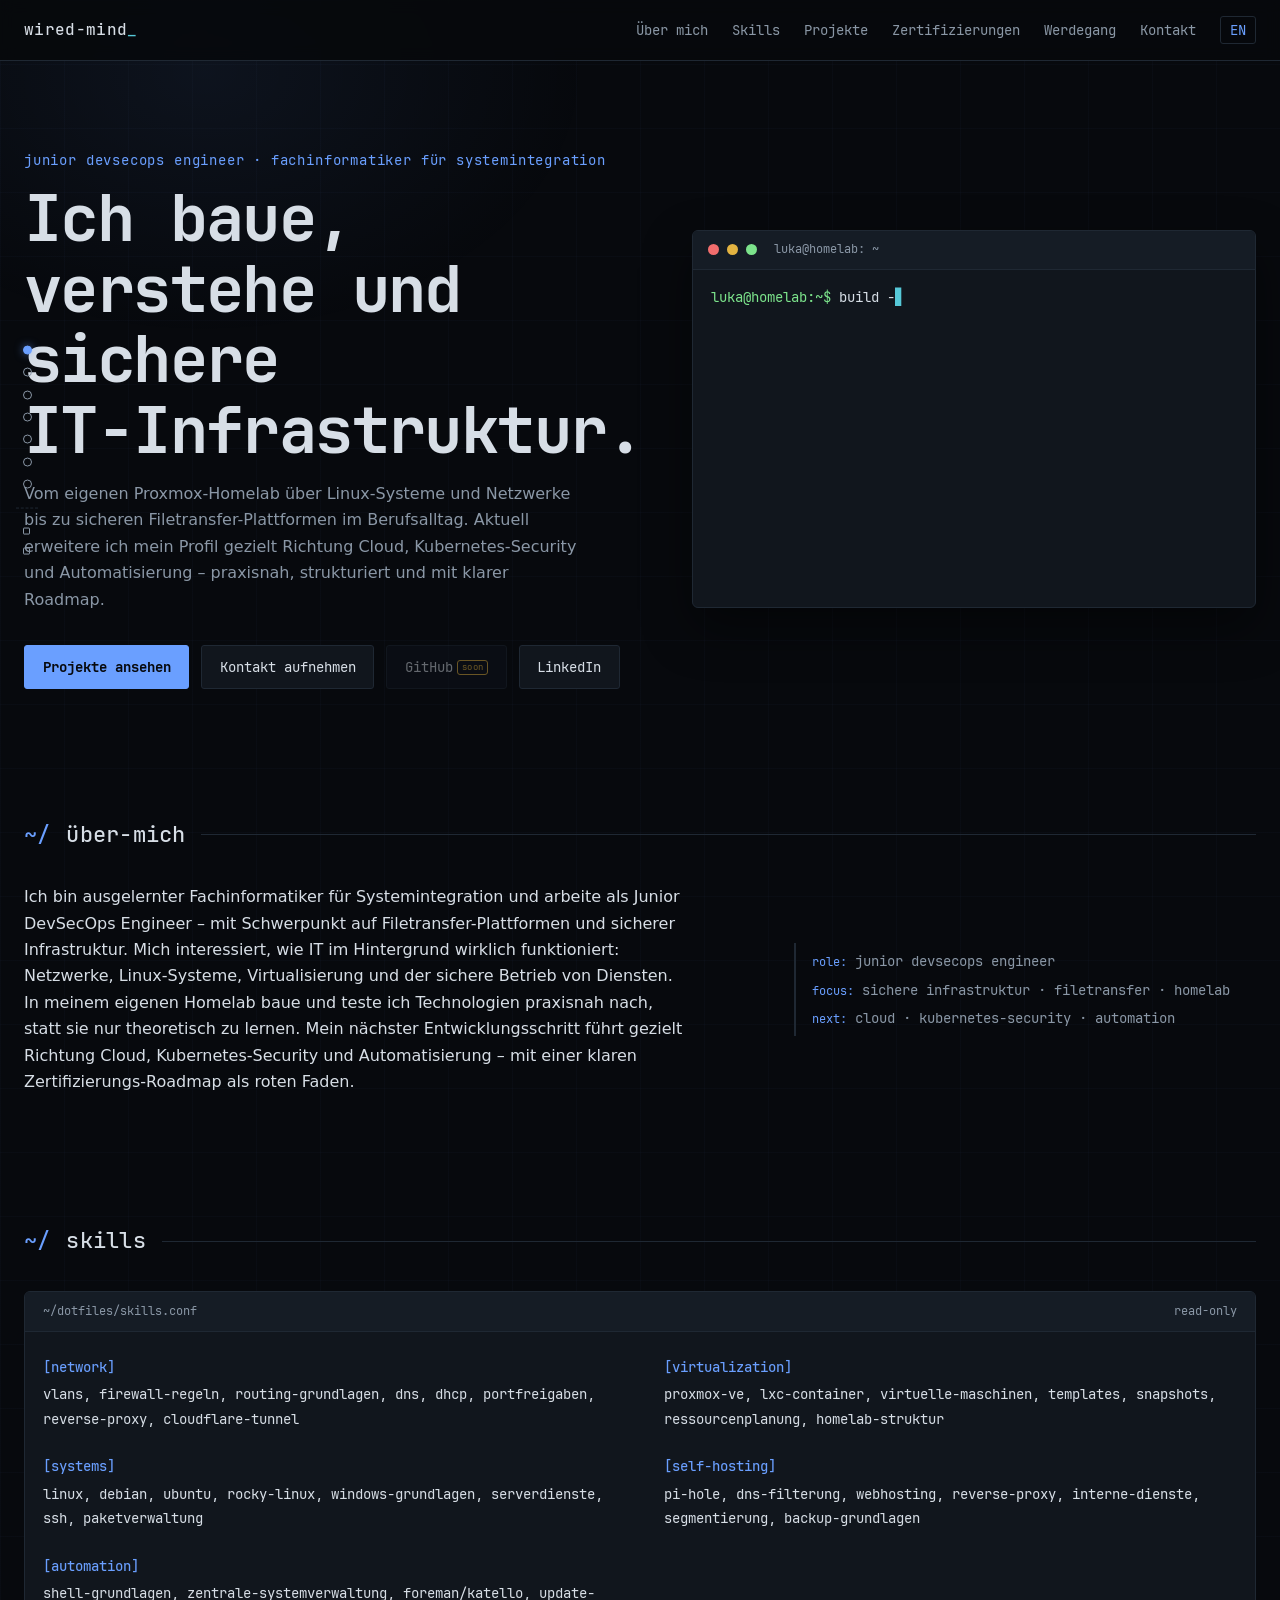
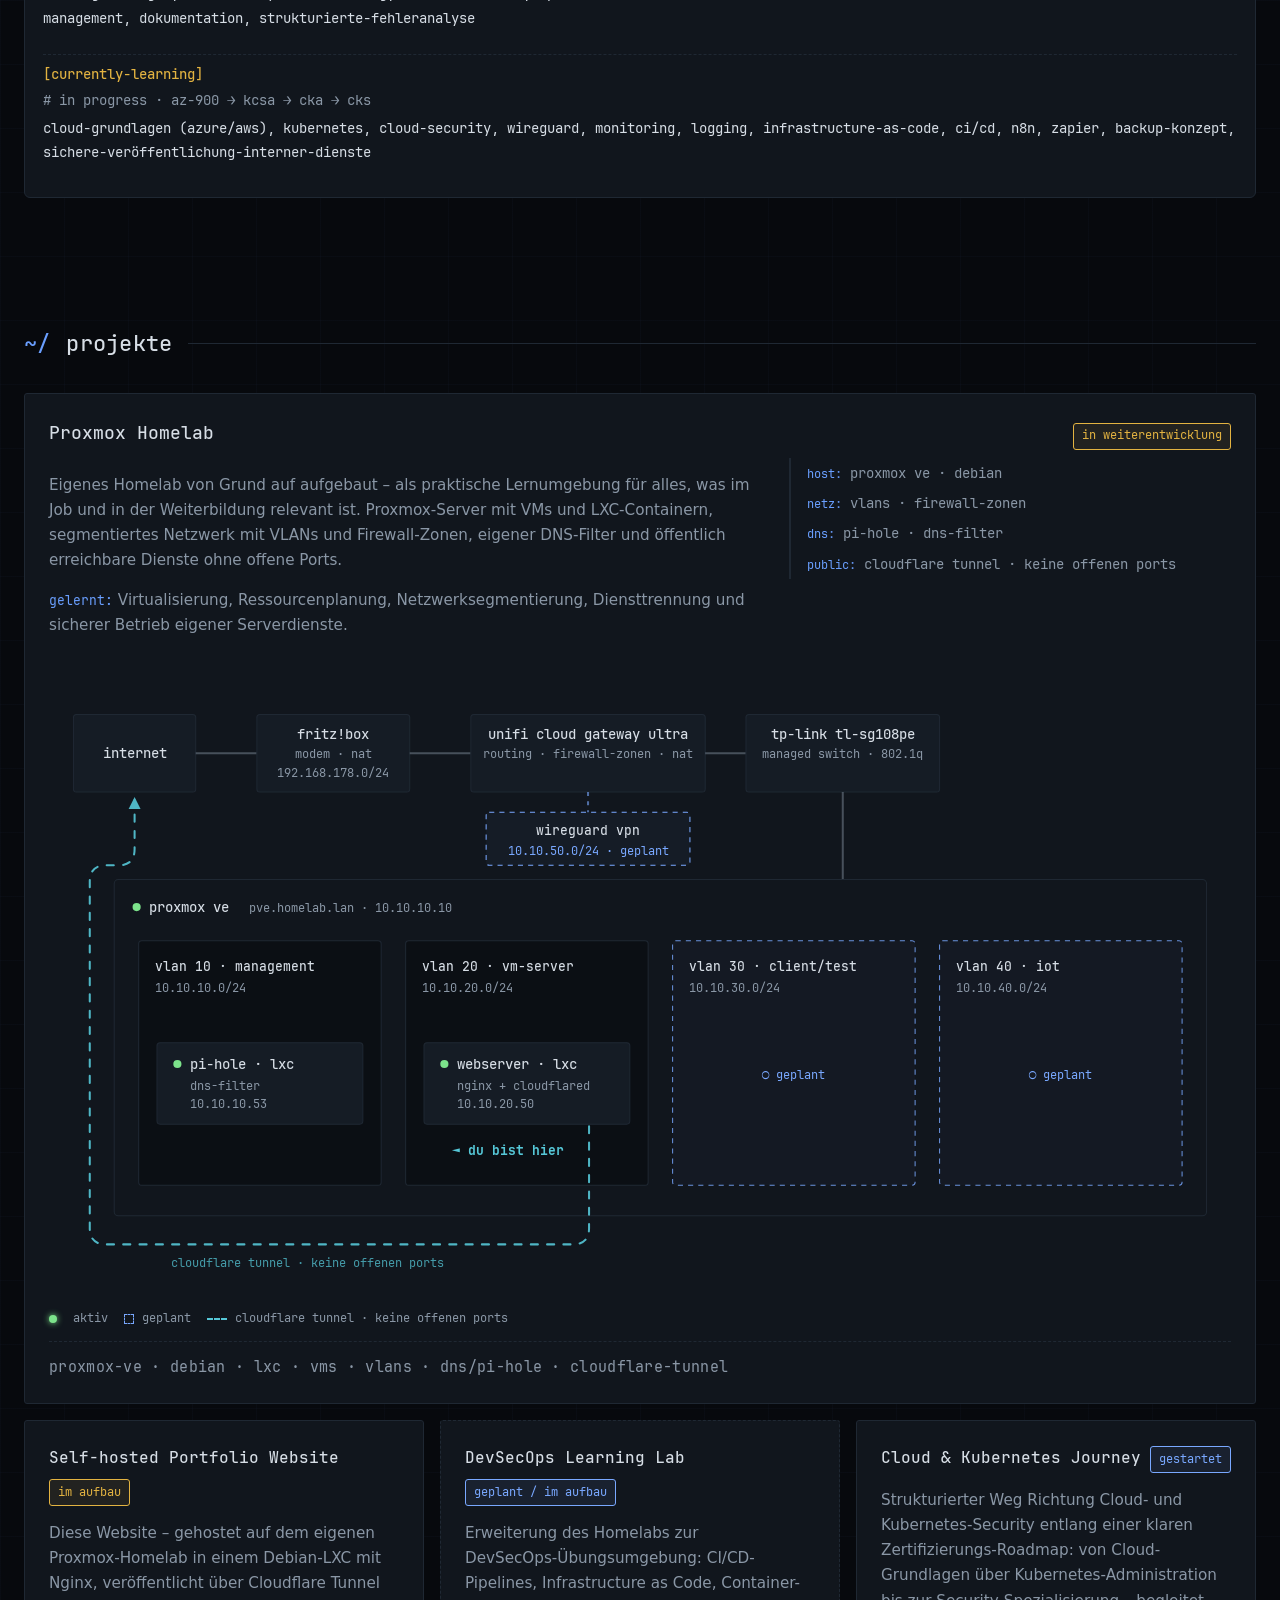
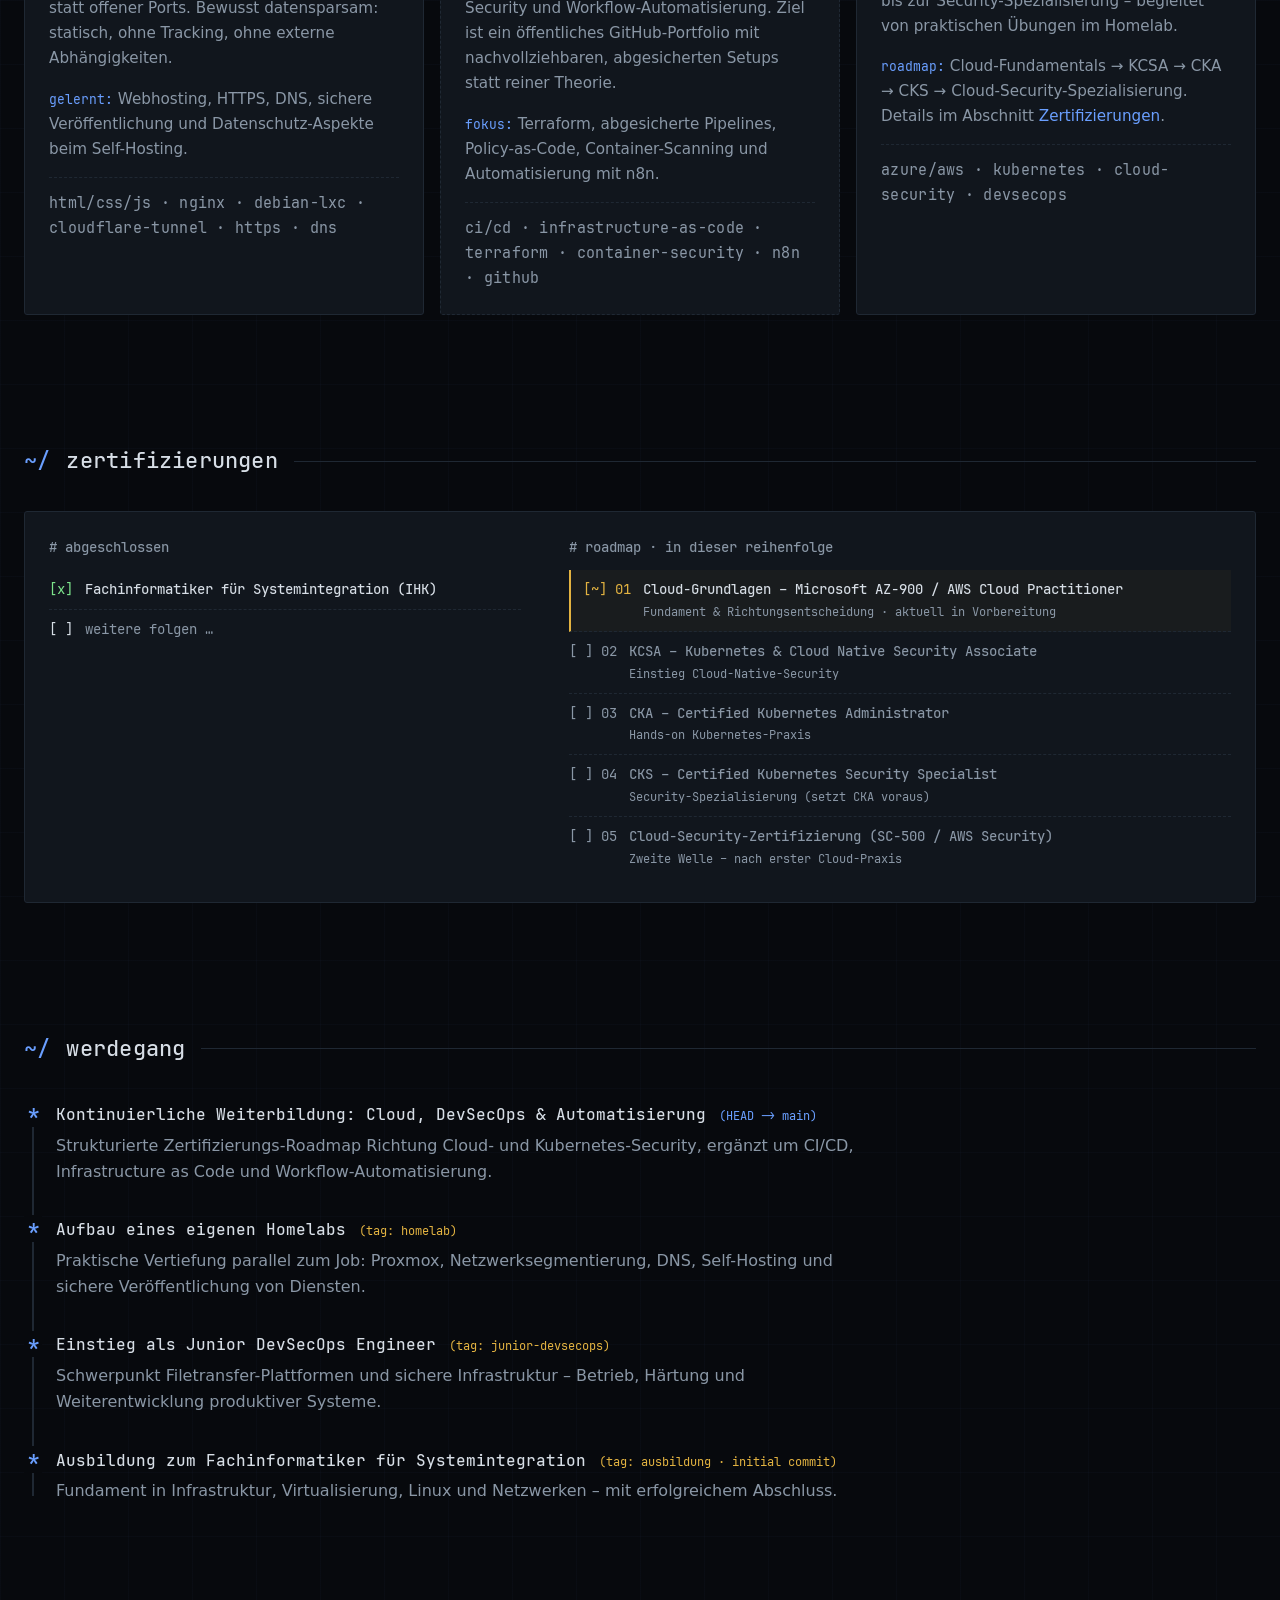
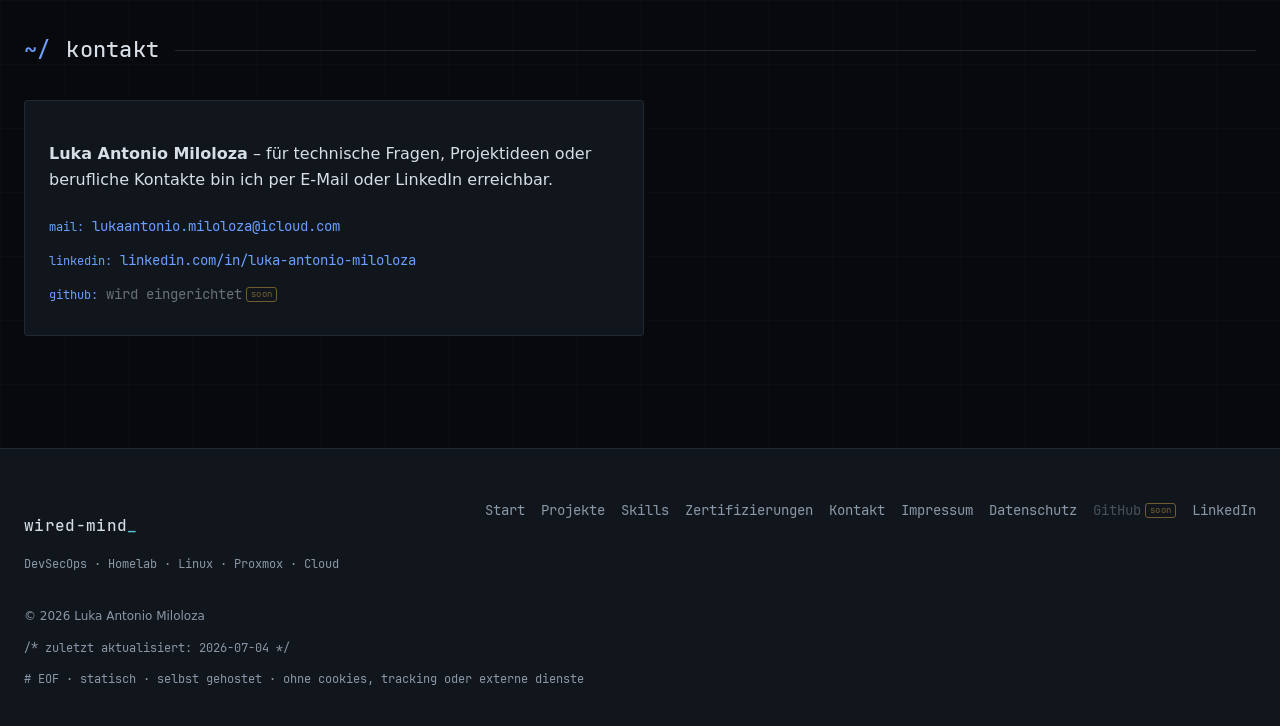
==== index.html @ 1ea97896 "new file:   .gitignore 	new file:   .well-known/security.txt 	new file:   404.html 	new file:   READ" ====
<!DOCTYPE html>
<html lang="de">
<head>
  <meta charset="UTF-8">
  <meta name="viewport" content="width=device-width, initial-scale=1.0">
  <title>wired-mind · DevSecOps, Homelab &amp; moderne Infrastruktur</title>
  <meta name="description" content="Portfolio von Luka Antonio Miloloza – Junior DevSecOps Engineer und Fachinformatiker für Systemintegration. Homelab, Proxmox, Linux, Cloud und Automatisierung.">
  <meta property="og:title" content="wired-mind · DevSecOps, Homelab &amp; moderne Infrastruktur">
  <meta property="og:description" content="Junior DevSecOps Engineer. Ich baue, verstehe und dokumentiere IT-Infrastruktur – vom Proxmox-Homelab bis zu Cloud, Security und Automatisierung.">
  <meta property="og:type" content="website">
  <meta property="og:url" content="https://www.wired-mind.net/">
  <meta property="og:locale" content="de_DE">
  <meta property="og:image" content="https://www.wired-mind.net/assets/img/og-image.png">
  <meta property="og:image:width" content="1200">
  <meta property="og:image:height" content="630">
  <link rel="canonical" href="https://www.wired-mind.net/">
  <link rel="alternate" hreflang="de" href="https://www.wired-mind.net/">
  <link rel="alternate" hreflang="en" href="https://www.wired-mind.net/en/">
  <link rel="alternate" hreflang="x-default" href="https://www.wired-mind.net/">
  <link rel="icon" type="image/svg+xml" href="assets/favicon.svg">
  <link rel="alternate icon" type="image/x-icon" href="favicon.ico">
  <link rel="stylesheet" href="assets/css/style.css">
</head>
<body>
  <a class="skip-link" href="#start">Zum Inhalt springen</a>

  <header class="site-header">
    <nav class="nav container" aria-label="Hauptnavigation">
      <a class="brand" href="#start">wired-mind<span class="brand-cursor">_</span></a>
      <button class="nav-toggle" aria-expanded="false" aria-controls="nav-menu">
        <span class="sr-only">Menü umschalten</span>
        <span class="nav-toggle-bar"></span>
        <span class="nav-toggle-bar"></span>
        <span class="nav-toggle-bar"></span>
      </button>
      <ul class="nav-menu" id="nav-menu">
        <li><a href="#ueber-mich">Über mich</a></li>
        <li><a href="#skills">Skills</a></li>
        <li><a href="#projekte">Projekte</a></li>
        <li><a href="#zertifizierungen">Zertifizierungen</a></li>
        <li><a href="#werdegang">Werdegang</a></li>
        <li><a href="#kontakt">Kontakt</a></li>
        <li class="nav-legal"><a href="impressum.html">Impressum</a></li>
        <li class="nav-legal"><a href="datenschutz.html">Datenschutz</a></li>
        <li class="nav-lang"><a href="en/index.html" lang="en" hreflang="en" title="Switch to English">EN</a></li>
      </ul>
    </nav>
  </header>

  <!-- Sektions-Indikator: nur Desktop (>1100px), aktiver Punkt via Scroll-Spy -->
  <nav class="toc-rail" aria-label="Sektionsübersicht">
    <ul>
      <li><a href="#start" aria-label="Zum Anfang"><span class="toc-dot"></span><span class="toc-label">~/start</span></a></li>
      <li><a href="#ueber-mich" aria-label="Über mich"><span class="toc-dot"></span><span class="toc-label">~/über-mich</span></a></li>
      <li><a href="#skills" aria-label="Skills"><span class="toc-dot"></span><span class="toc-label">~/skills</span></a></li>
      <li><a href="#projekte" aria-label="Projekte"><span class="toc-dot"></span><span class="toc-label">~/projekte</span></a></li>
      <li><a href="#zertifizierungen" aria-label="Zertifizierungen"><span class="toc-dot"></span><span class="toc-label">~/zertifizierungen</span></a></li>
      <li><a href="#werdegang" aria-label="Werdegang"><span class="toc-dot"></span><span class="toc-label">~/werdegang</span></a></li>
      <li><a href="#kontakt" aria-label="Kontakt"><span class="toc-dot"></span><span class="toc-label">~/kontakt</span></a></li>
    </ul>
    <ul class="toc-legal">
      <li><a href="impressum.html" aria-label="Impressum"><span class="toc-dot"></span><span class="toc-label">~/impressum</span></a></li>
      <li><a href="datenschutz.html" aria-label="Datenschutz"><span class="toc-dot"></span><span class="toc-label">~/datenschutz</span></a></li>
    </ul>
  </nav>

  <main id="start">

    <!-- ===================== HERO ===================== -->
    <section class="hero container">
      <div class="hero-text">
        <p class="eyebrow">Junior DevSecOps Engineer · Fachinformatiker für Systemintegration</p>
        <h1>Ich baue, verstehe und sichere IT&#8209;Infrastruktur.</h1>
        <p class="hero-sub">
          Vom eigenen Proxmox-Homelab über Linux-Systeme und Netzwerke bis zu sicheren
          Filetransfer-Plattformen im Berufsalltag. Aktuell erweitere ich mein Profil
          gezielt Richtung Cloud, Kubernetes-Security und Automatisierung – praxisnah,
          strukturiert und mit klarer Roadmap.
        </p>
        <div class="hero-actions">
          <a class="btn btn-primary" href="#projekte">Projekte ansehen</a>
          <a class="btn" href="#kontakt">Kontakt aufnehmen</a>
          <!-- TODO: GitHub-Link einsetzen (Konto wird noch eingerichtet) -->
          <span class="btn is-coming-soon" aria-disabled="true" title="GitHub-Profil folgt in Kürze">GitHub<span class="soon-tag">soon</span></span>
          <a class="btn" href="https://de.linkedin.com/in/luka-antonio-miloloza-97ba49266" rel="noopener noreferrer">LinkedIn</a>
        </div>
      </div>

      <div class="terminal" aria-hidden="true">
        <div class="terminal-bar">
          <span class="dot dot-r"></span><span class="dot dot-y"></span><span class="dot dot-g"></span>
          <span class="terminal-title">luka@homelab: ~</span>
        </div>
        <div class="terminal-body">
          <p class="term-line"><span class="prompt">luka@homelab:~$</span> <span id="typed-cmd"></span><span class="cursor" id="term-cursor">▊</span></p>
          <div class="term-output" id="term-output">
            <p class="term-comment"># infrastructure status</p>
            <table class="status-table">
              <tr><td><span class="led led-ok"></span>pve</td><td>proxmox ve</td><td class="ok">running</td></tr>
              <tr><td><span class="led led-ok"></span>pihole</td><td>dns / filter</td><td class="ok">running</td></tr>
              <tr><td><span class="led led-ok"></span>vlan-seg</td><td>network zones</td><td class="ok">active</td></tr>
              <tr><td><span class="led led-ok"></span>webserver</td><td>nginx / tunnel</td><td class="ok">public</td></tr>
              <tr><td><span class="led led-warn"></span>cloud</td><td>az-900 → cks</td><td class="warn">learning</td></tr>
              <tr><td><span class="led led-warn"></span>automation</td><td>ci/cd · iac</td><td class="warn">learning</td></tr>
            </table>
            <p class="term-comment">uptime: learning &nbsp;·&nbsp; stack: devsecops / proxmox / linux</p>
          </div>
        </div>
      </div>
    </section>

    <!-- ===================== ÜBER MICH ===================== -->
    <section class="section container" id="ueber-mich">
      <h2><span class="path">~/</span>über-mich</h2>
      <div class="about-grid">
        <p class="about-text">
          Ich bin ausgelernter Fachinformatiker für Systemintegration und arbeite als
          Junior DevSecOps Engineer – mit Schwerpunkt auf Filetransfer-Plattformen und
          sicherer Infrastruktur. Mich interessiert, wie IT im Hintergrund wirklich
          funktioniert: Netzwerke, Linux-Systeme, Virtualisierung und der sichere
          Betrieb von Diensten. In meinem eigenen Homelab baue und teste ich
          Technologien praxisnah nach, statt sie nur theoretisch zu lernen. Mein
          nächster Entwicklungsschritt führt gezielt Richtung Cloud, Kubernetes-Security
          und Automatisierung – mit einer klaren Zertifizierungs-Roadmap als roten Faden.
        </p>
        <div class="about-meta">
          <p><span class="meta-key">role:</span> junior devsecops engineer</p>
          <p><span class="meta-key">focus:</span> sichere infrastruktur · filetransfer · homelab</p>
          <p><span class="meta-key">next:</span> cloud · kubernetes-security · automation</p>
        </div>
      </div>
    </section>

    <!-- ===================== SKILLS ===================== -->
    <section class="section container" id="skills">
      <h2><span class="path">~/</span>skills</h2>
      <div class="conf-window">
        <div class="conf-bar">
          <span class="conf-file">~/dotfiles/skills.conf</span>
          <span class="conf-meta">read-only</span>
        </div>
        <div class="conf-body">

          <section class="conf-group">
            <h3 class="conf-key">[network]</h3>
            <p class="conf-values">vlans, firewall-regeln, routing-grundlagen, dns, dhcp, portfreigaben, reverse-proxy, cloudflare-tunnel</p>
          </section>

          <section class="conf-group">
            <h3 class="conf-key">[virtualization]</h3>
            <p class="conf-values">proxmox-ve, lxc-container, virtuelle-maschinen, templates, snapshots, ressourcenplanung, homelab-struktur</p>
          </section>

          <section class="conf-group">
            <h3 class="conf-key">[systems]</h3>
            <p class="conf-values">linux, debian, ubuntu, rocky-linux, windows-grundlagen, serverdienste, ssh, paketverwaltung</p>
          </section>

          <section class="conf-group">
            <h3 class="conf-key">[self-hosting]</h3>
            <p class="conf-values">pi-hole, dns-filterung, webhosting, reverse-proxy, interne-dienste, segmentierung, backup-grundlagen</p>
          </section>

          <section class="conf-group">
            <h3 class="conf-key">[automation]</h3>
            <p class="conf-values">shell-grundlagen, zentrale-systemverwaltung, foreman/katello, update-management, dokumentation, strukturierte-fehleranalyse</p>
          </section>

          <section class="conf-group conf-learning">
            <h3 class="conf-key">[currently-learning]</h3>
            <p class="conf-comment"># in progress · az-900 → kcsa → cka → cks</p>
            <p class="conf-values">cloud-grundlagen (azure/aws), kubernetes, cloud-security, wireguard, monitoring, logging, infrastructure-as-code, ci/cd, n8n, zapier, backup-konzept, sichere-veröffentlichung-interner-dienste</p>
          </section>

        </div>
      </div>
    </section>

    <!-- ===================== PROJEKTE ===================== -->
    <section class="section container" id="projekte">
      <h2><span class="path">~/</span>projekte</h2>

      <article class="project project-featured">
        <div class="project-head">
          <h3 class="project-title">Proxmox Homelab</h3>
          <span class="badge badge-progress">in weiterentwicklung</span>
        </div>
        <div class="project-featured-grid">
          <div>
            <p>
              Eigenes Homelab von Grund auf aufgebaut – als praktische Lernumgebung für
              alles, was im Job und in der Weiterbildung relevant ist. Proxmox-Server mit
              VMs und LXC-Containern, segmentiertes Netzwerk mit VLANs und Firewall-Zonen,
              eigener DNS-Filter und öffentlich erreichbare Dienste ohne offene Ports.
            </p>
            <p class="learned"><span class="meta-key">gelernt:</span> Virtualisierung, Ressourcenplanung, Netzwerksegmentierung, Diensttrennung und sicherer Betrieb eigener Serverdienste.</p>
          </div>
          <ul class="project-facts">
            <li><span class="meta-key">host:</span> proxmox ve · debian</li>
            <li><span class="meta-key">netz:</span> vlans · firewall-zonen</li>
            <li><span class="meta-key">dns:</span> pi-hole · dns-filter</li>
            <li><span class="meta-key">public:</span> cloudflare tunnel · keine offenen ports</li>
          </ul>
        </div>

        <!-- Topologie: echte Homelab-Architektur, Zustandsfarben wie bei den Badges -->
        <figure class="topology">
          <svg class="topo topo-desktop" viewBox="0 0 1160 600" aria-hidden="true" focusable="false">
            <defs>
              <marker id="tpa-d" viewBox="0 0 8 8" refX="6" refY="4" markerWidth="6" markerHeight="6" orient="auto">
                <path class="tp-arrow" d="M 0 0 L 8 4 L 0 8 Z"/>
              </marker>
            </defs>

            <!-- Uplink-Kette: streng linear -->
            <g class="tp-fade">
              <rect class="tp-node" x="24" y="28" width="120" height="76" rx="3"/>
              <text class="tp-title" x="84" y="71" text-anchor="middle">internet</text>
            </g>
            <path class="tp-link" d="M 144 66 H 204" pathLength="1"/>
            <g class="tp-fade">
              <rect class="tp-node" x="204" y="28" width="150" height="76" rx="3"/>
              <text class="tp-title" x="279" y="52" text-anchor="middle">fritz!box</text>
              <text class="tp-sub" x="279" y="71" text-anchor="middle">modem · nat</text>
              <text class="tp-sub" x="279" y="89" text-anchor="middle">192.168.178.0/24</text>
            </g>
            <path class="tp-link" d="M 354 66 H 414" pathLength="1"/>
            <g class="tp-fade">
              <rect class="tp-node" x="414" y="28" width="230" height="76" rx="3"/>
              <text class="tp-title" x="529" y="52" text-anchor="middle">unifi cloud gateway ultra</text>
              <text class="tp-sub" x="529" y="71" text-anchor="middle">routing · firewall-zonen · nat</text>
            </g>
            <path class="tp-link" d="M 644 66 H 684" pathLength="1"/>
            <g class="tp-fade">
              <rect class="tp-node" x="684" y="28" width="190" height="76" rx="3"/>
              <text class="tp-title" x="779" y="52" text-anchor="middle">tp-link tl-sg108pe</text>
              <text class="tp-sub" x="779" y="71" text-anchor="middle">managed switch · 802.1q</text>
            </g>
            <path class="tp-link" d="M 779 104 V 190" pathLength="1"/>

            <!-- Geplant: WireGuard VPN am Gateway -->
            <g class="tp-fade">
              <path class="tp-link-plan" d="M 529 104 V 124"/>
              <rect class="tp-node-plan" x="429" y="124" width="200" height="52" rx="3"/>
              <text class="tp-zone-title" x="529" y="146" text-anchor="middle">wireguard vpn</text>
              <text class="tp-plan-label" x="529" y="166" text-anchor="middle">10.10.50.0/24 · geplant</text>
            </g>

            <!-- Proxmox-Host mit VLAN-Zonen -->
            <g class="tp-fade">
              <rect class="tp-host" x="64" y="190" width="1072" height="330" rx="4"/>
              <circle class="tp-led-ok" cx="86" cy="217" r="4"/>
              <text class="tp-title" x="98" y="222">proxmox ve</text>
              <text class="tp-sub" x="196" y="222">pve.homelab.lan · 10.10.10.10</text>
            </g>
            <g class="tp-fade">
              <rect class="tp-zone" x="88" y="250" width="238" height="240" rx="3"/>
              <text class="tp-zone-title" x="104" y="280">vlan 10 · management</text>
              <text class="tp-sub" x="104" y="300">10.10.10.0/24</text>
              <rect class="tp-node" x="106" y="350" width="202" height="80" rx="3"/>
              <circle class="tp-led-ok" cx="126" cy="371" r="4"/>
              <text class="tp-title" x="138" y="376">pi-hole · lxc</text>
              <text class="tp-sub" x="138" y="396">dns-filter</text>
              <text class="tp-sub" x="138" y="414">10.10.10.53</text>
            </g>
            <g class="tp-fade">
              <rect class="tp-zone" x="350" y="250" width="238" height="240" rx="3"/>
              <text class="tp-zone-title" x="366" y="280">vlan 20 · vm-server</text>
              <text class="tp-sub" x="366" y="300">10.10.20.0/24</text>
              <rect class="tp-node" x="368" y="350" width="202" height="80" rx="3"/>
              <circle class="tp-led-ok" cx="388" cy="371" r="4"/>
              <text class="tp-title" x="400" y="376">webserver · lxc</text>
              <text class="tp-sub" x="400" y="396">nginx + cloudflared</text>
              <text class="tp-sub" x="400" y="414">10.10.20.50</text>
            </g>
            <g class="tp-fade">
              <rect class="tp-zone tp-zone-plan" x="612" y="250" width="238" height="240" rx="3"/>
              <text class="tp-zone-title" x="628" y="280">vlan 30 · client/test</text>
              <text class="tp-sub" x="628" y="300">10.10.30.0/24</text>
              <text class="tp-plan-label" x="731" y="386" text-anchor="middle">○ geplant</text>
            </g>
            <g class="tp-fade">
              <rect class="tp-zone tp-zone-plan" x="874" y="250" width="238" height="240" rx="3"/>
              <text class="tp-zone-title" x="890" y="280">vlan 40 · iot</text>
              <text class="tp-sub" x="890" y="300">10.10.40.0/24</text>
              <text class="tp-plan-label" x="993" y="386" text-anchor="middle">○ geplant</text>
            </g>

            <!-- Cloudflare Tunnel: ausgehend vom webserver-lxc aufgebaut,
                 Pfeil zeigt die Verbindungsrichtung nach draußen -->
            <path class="tp-tunnel" marker-end="url(#tpa-d)" d="M 530 432 V 532 Q 530 548 514 548 H 56 Q 40 548 40 532 V 192 Q 40 176 56 176 H 68 Q 84 176 84 160 V 112"/>
            <text class="tp-sub tp-tunnel-label tp-fade" x="254" y="570" text-anchor="middle">cloudflare tunnel · keine offenen ports</text>
            <text class="tp-you tp-fade" x="450" y="460" text-anchor="middle">◄ du bist hier</text>
          </svg>

          <!-- Vereinfachte vertikale Variante für schmale Screens -->
          <svg class="topo topo-mobile" viewBox="0 0 360 700" aria-hidden="true" focusable="false">
            <defs>
              <marker id="tpa-m" viewBox="0 0 8 8" refX="6" refY="4" markerWidth="6" markerHeight="6" orient="auto">
                <path class="tp-arrow" d="M 0 0 L 8 4 L 0 8 Z"/>
              </marker>
            </defs>
            <g class="tp-fade">
              <rect class="tp-node" x="40" y="16" width="280" height="52" rx="3"/>
              <text class="tp-title" x="180" y="47" text-anchor="middle">internet</text>
            </g>
            <path class="tp-link" d="M 180 68 V 96" pathLength="1"/>
            <g class="tp-fade">
              <rect class="tp-node" x="40" y="96" width="280" height="52" rx="3"/>
              <text class="tp-title" x="180" y="118" text-anchor="middle">fritz!box</text>
              <text class="tp-sub" x="180" y="137" text-anchor="middle">modem · nat · 192.168.178.0/24</text>
            </g>
            <path class="tp-link" d="M 180 148 V 176" pathLength="1"/>
            <g class="tp-fade">
              <rect class="tp-node" x="40" y="176" width="280" height="52" rx="3"/>
              <text class="tp-title" x="180" y="198" text-anchor="middle">unifi cloud gateway ultra</text>
              <text class="tp-sub" x="180" y="217" text-anchor="middle">routing · firewall-zonen · nat</text>
            </g>
            <path class="tp-link" d="M 180 228 V 256" pathLength="1"/>
            <g class="tp-fade">
              <rect class="tp-node" x="40" y="256" width="280" height="52" rx="3"/>
              <text class="tp-title" x="180" y="278" text-anchor="middle">tp-link tl-sg108pe</text>
              <text class="tp-sub" x="180" y="297" text-anchor="middle">managed switch · 802.1q</text>
            </g>
            <path class="tp-link" d="M 180 308 V 336" pathLength="1"/>
            <g class="tp-fade">
              <rect class="tp-host" x="24" y="336" width="312" height="340" rx="4"/>
              <circle class="tp-led-ok" cx="46" cy="363" r="4"/>
              <text class="tp-title" x="58" y="368">proxmox ve</text>
              <text class="tp-sub" x="156" y="368">10.10.10.10</text>
            </g>
            <g class="tp-fade">
              <rect class="tp-zone" x="44" y="384" width="272" height="56" rx="3"/>
              <text class="tp-zone-title" x="60" y="407">vlan 10 · management</text>
              <text class="tp-sub" x="60" y="426">pi-hole · dns-filter</text>
              <circle class="tp-led-ok" cx="298" cy="412" r="4"/>
            </g>
            <g class="tp-fade">
              <rect class="tp-zone" x="44" y="452" width="272" height="72" rx="3"/>
              <text class="tp-zone-title" x="60" y="475">vlan 20 · vm-server</text>
              <text class="tp-sub" x="60" y="494">webserver · nginx · tunnel</text>
              <text class="tp-you" x="60" y="514">◄ du bist hier</text>
              <circle class="tp-led-ok" cx="298" cy="480" r="4"/>
            </g>
            <g class="tp-fade">
              <rect class="tp-zone tp-zone-plan" x="44" y="536" width="272" height="56" rx="3"/>
              <text class="tp-zone-title" x="60" y="559">vlan 30 · client/test</text>
              <text class="tp-plan-label" x="60" y="578">geplant</text>
            </g>
            <g class="tp-fade">
              <rect class="tp-zone tp-zone-plan" x="44" y="604" width="272" height="56" rx="3"/>
              <text class="tp-zone-title" x="60" y="627">vlan 40 · iot</text>
              <text class="tp-plan-label" x="60" y="646">geplant</text>
            </g>
            <path class="tp-tunnel" marker-end="url(#tpa-m)" d="M 44 488 H 20 Q 12 488 12 480 V 50 Q 12 42 20 42 H 34"/>
          </svg>

          <figcaption class="topo-legend">
            <span class="sr-only">Topologie: Internet über FRITZ!Box (Modem/NAT), UniFi Cloud Gateway Ultra (Routing, Firewall-Zonen) und TP-Link-Switch zu Proxmox VE mit vier VLANs – VLAN 10 Management mit Pi-hole (10.10.10.53) und VLAN 20 VM-Server mit Webserver-LXC (Nginx und cloudflared, 10.10.20.50) aktiv, VLAN 30 Client/Test und VLAN 40 IoT geplant. Der Cloudflare Tunnel wird vom Webserver-Container ausgehend aufgebaut – keine offenen Ports. Am Gateway ist ein WireGuard-VPN (10.10.50.0/24) geplant.</span>
            <span class="topo-key"><span class="led led-ok"></span>aktiv</span>
            <span class="topo-key"><span class="topo-plan-swatch"></span>geplant</span>
            <span class="topo-key"><span class="topo-dash"></span>cloudflare tunnel · keine offenen ports</span>
          </figcaption>
        </figure>

        <p class="project-stack">proxmox-ve · debian · lxc · vms · vlans · dns/pi-hole · cloudflare-tunnel</p>
      </article>

      <div class="projects-grid">

        <article class="project">
          <div class="project-head">
            <h3 class="project-title">Self-hosted Portfolio Website</h3>
            <span class="badge badge-progress">im aufbau</span>
          </div>
          <p>
            Diese Website – gehostet auf dem eigenen Proxmox-Homelab in einem Debian-LXC
            mit Nginx, veröffentlicht über Cloudflare Tunnel statt offener Ports.
            Bewusst datensparsam: statisch, ohne Tracking, ohne externe Abhängigkeiten.
          </p>
          <p class="learned"><span class="meta-key">gelernt:</span> Webhosting, HTTPS, DNS, sichere Veröffentlichung und Datenschutz-Aspekte beim Self-Hosting.</p>
          <p class="project-stack">html/css/js · nginx · debian-lxc · cloudflare-tunnel · https · dns</p>
        </article>

        <article class="project project-planned">
          <div class="project-head">
            <h3 class="project-title">DevSecOps Learning Lab</h3>
            <span class="badge badge-planned">geplant / im aufbau</span>
          </div>
          <p>
            Erweiterung des Homelabs zur DevSecOps-Übungsumgebung: CI/CD-Pipelines,
            Infrastructure as Code, Container-Security und Workflow-Automatisierung.
            Ziel ist ein öffentliches GitHub-Portfolio mit nachvollziehbaren,
            abgesicherten Setups statt reiner Theorie.
          </p>
          <p class="learned"><span class="meta-key">fokus:</span> Terraform, abgesicherte Pipelines, Policy-as-Code, Container-Scanning und Automatisierung mit n8n.</p>
          <p class="project-stack">ci/cd · infrastructure-as-code · terraform · container-security · n8n · github</p>
        </article>

        <article class="project">
          <div class="project-head">
            <h3 class="project-title">Cloud &amp; Kubernetes Journey</h3>
            <span class="badge badge-planned">gestartet</span>
          </div>
          <p>
            Strukturierter Weg Richtung Cloud- und Kubernetes-Security entlang einer
            klaren Zertifizierungs-Roadmap: von Cloud-Grundlagen über
            Kubernetes-Administration bis zur Security-Spezialisierung – begleitet von
            praktischen Übungen im Homelab.
          </p>
          <p class="learned"><span class="meta-key">roadmap:</span> Cloud-Fundamentals → KCSA → CKA → CKS → Cloud-Security-Spezialisierung. Details im Abschnitt <a href="#zertifizierungen">Zertifizierungen</a>.</p>
          <p class="project-stack">azure/aws · kubernetes · cloud-security · devsecops</p>
        </article>

      </div>
    </section>

    <!-- ===================== ZERTIFIZIERUNGEN ===================== -->
    <section class="section container" id="zertifizierungen">
      <h2><span class="path">~/</span>zertifizierungen</h2>
      <div class="checklist">

        <section>
          <h3 class="check-title"># abgeschlossen</h3>
          <ul class="check-list">
            <li class="check-done">
              <span class="check-box">[x]</span>
              <span class="cert-name">Fachinformatiker für Systemintegration (IHK)</span>
            </li>
            <li class="cert-placeholder">
              <span class="check-box">[ ]</span>
              <span class="cert-name">weitere folgen …</span>
            </li>
          </ul>
        </section>

        <section>
          <h3 class="check-title"># roadmap · in dieser reihenfolge</h3>
          <ol class="check-roadmap">
            <li class="check-active">
              <span class="check-box">[~] 01</span>
              <span>
                <span class="cert-name">Cloud-Grundlagen – Microsoft AZ-900 / AWS Cloud Practitioner</span>
                <span class="cert-note">Fundament &amp; Richtungsentscheidung · aktuell in Vorbereitung</span>
              </span>
            </li>
            <li class="check-planned">
              <span class="check-box">[ ] 02</span>
              <span>
                <span class="cert-name">KCSA – Kubernetes &amp; Cloud Native Security Associate</span>
                <span class="cert-note">Einstieg Cloud-Native-Security</span>
              </span>
            </li>
            <li class="check-planned">
              <span class="check-box">[ ] 03</span>
              <span>
                <span class="cert-name">CKA – Certified Kubernetes Administrator</span>
                <span class="cert-note">Hands-on Kubernetes-Praxis</span>
              </span>
            </li>
            <li class="check-planned">
              <span class="check-box">[ ] 04</span>
              <span>
                <span class="cert-name">CKS – Certified Kubernetes Security Specialist</span>
                <span class="cert-note">Security-Spezialisierung (setzt CKA voraus)</span>
              </span>
            </li>
            <li class="check-planned">
              <span class="check-box">[ ] 05</span>
              <span>
                <span class="cert-name">Cloud-Security-Zertifizierung (SC-500 / AWS Security)</span>
                <span class="cert-note">Zweite Welle – nach erster Cloud-Praxis</span>
              </span>
            </li>
          </ol>
        </section>

      </div>
    </section>

    <!-- ===================== WERDEGANG ===================== -->
    <section class="section container" id="werdegang">
      <h2><span class="path">~/</span>werdegang</h2>
      <!-- git log: neueste Station zuerst, wie im echten Log -->
      <ol class="gitlog">
        <li>
          <h3>Kontinuierliche Weiterbildung: Cloud, DevSecOps &amp; Automatisierung</h3>
          <span class="gitlog-ref gitlog-ref-head">(HEAD -&gt; main)</span>
          <p>Strukturierte Zertifizierungs-Roadmap Richtung Cloud- und Kubernetes-Security, ergänzt um CI/CD, Infrastructure as Code und Workflow-Automatisierung.</p>
        </li>
        <li>
          <h3>Aufbau eines eigenen Homelabs</h3>
          <span class="gitlog-ref">(tag: homelab)</span>
          <p>Praktische Vertiefung parallel zum Job: Proxmox, Netzwerksegmentierung, DNS, Self-Hosting und sichere Veröffentlichung von Diensten.</p>
        </li>
        <li>
          <h3>Einstieg als Junior DevSecOps Engineer</h3>
          <span class="gitlog-ref">(tag: junior-devsecops)</span>
          <p>Schwerpunkt Filetransfer-Plattformen und sichere Infrastruktur – Betrieb, Härtung und Weiterentwicklung produktiver Systeme.</p>
        </li>
        <li>
          <h3>Ausbildung zum Fachinformatiker für Systemintegration</h3>
          <span class="gitlog-ref">(tag: ausbildung · initial commit)</span>
          <p>Fundament in Infrastruktur, Virtualisierung, Linux und Netzwerken – mit erfolgreichem Abschluss.</p>
        </li>
      </ol>
    </section>

    <!-- ===================== KONTAKT ===================== -->
    <section class="section container" id="kontakt">
      <h2><span class="path">~/</span>kontakt</h2>
      <div class="card contact-card">
        <p><strong>Luka Antonio Miloloza</strong> – für technische Fragen, Projektideen oder berufliche Kontakte bin ich per E-Mail oder LinkedIn erreichbar.</p>
        <ul class="contact-list">
          <li><span class="meta-key">mail:</span> <a href="mailto:lukaantonio.miloloza@icloud.com">lukaantonio.miloloza@icloud.com</a></li>
          <li><span class="meta-key">linkedin:</span> <a href="https://de.linkedin.com/in/luka-antonio-miloloza-97ba49266" rel="noopener noreferrer">linkedin.com/in/luka-antonio-miloloza</a></li>
          <!-- TODO: GitHub-Link einsetzen (Konto wird noch eingerichtet) -->
          <li><span class="meta-key">github:</span> <span class="is-coming-soon" aria-disabled="true">wird eingerichtet<span class="soon-tag">soon</span></span></li>
        </ul>
      </div>
    </section>

  </main>

  <!-- ===================== FOOTER ===================== -->
  <footer class="site-footer">
    <div class="container footer-grid">
      <div>
        <p class="brand">wired-mind<span class="brand-cursor">_</span></p>
        <p class="footer-claim">DevSecOps · Homelab · Linux · Proxmox · Cloud</p>
      </div>
      <nav aria-label="Footer-Navigation">
        <ul class="footer-links">
          <li><a href="#start">Start</a></li>
          <li><a href="#projekte">Projekte</a></li>
          <li><a href="#skills">Skills</a></li>
          <li><a href="#zertifizierungen">Zertifizierungen</a></li>
          <li><a href="#kontakt">Kontakt</a></li>
          <li><a href="impressum.html">Impressum</a></li>
          <li><a href="datenschutz.html">Datenschutz</a></li>
          <!-- TODO: GitHub-Link einsetzen (Konto wird noch eingerichtet) -->
          <li><span class="is-coming-soon" aria-disabled="true">GitHub<span class="soon-tag">soon</span></span></li>
          <li><a href="https://de.linkedin.com/in/luka-antonio-miloloza-97ba49266" rel="noopener noreferrer">LinkedIn</a></li>
        </ul>
      </nav>
    </div>
    <p class="footer-note container">© <span id="year"></span> Luka Antonio Miloloza</p>
    <p class="footer-eof container">/* zuletzt aktualisiert: 2026-07-04 */</p>
    <p class="footer-eof container"># EOF · statisch · selbst gehostet · ohne cookies, tracking oder externe dienste</p>
  </footer>

  <script src="assets/js/main.js"></script>
</body>
</html>
---- assets/css/style.css ----
/* ==========================================================================
   wired-mind portfolio · dark infrastructure theme
   Keine externen Requests: JetBrains Mono liegt lokal in assets/fonts.
   ========================================================================== */

/* ---------- Schrift: JetBrains Mono, selbst gehostet ---------- */
@font-face {
  font-family: "JetBrains Mono";
  src: url("../fonts/JetBrainsMono-Regular.woff2") format("woff2");
  font-weight: 400;
  font-style: normal;
  font-display: swap;
}
@font-face {
  font-family: "JetBrains Mono";
  src: url("../fonts/JetBrainsMono-Medium.woff2") format("woff2");
  font-weight: 500;
  font-style: normal;
  font-display: swap;
}
@font-face {
  font-family: "JetBrains Mono";
  src: url("../fonts/JetBrainsMono-Bold.woff2") format("woff2");
  font-weight: 700;
  font-style: normal;
  font-display: swap;
}

/* ---------- Design-Tokens ---------- */
:root {
  /* Farben */
  --bg:        #07090d;
  --surface:   #11161d;
  --surface-2: #151c25;
  --border:    #1f2833;
  --text:      #d7dee6;
  --muted:     #8a97a6;
  --accent:    #6a9fff;   /* azurblau – Links & Interaktion (7.6:1 auf --bg, AA/AAA) */
  --accent-2:  #56c8d8;   /* cyan – Terminal-Details: Cursor, Tunnel, Boot-Bar */
  --ok:        #7ce38b;   /* grün – laufend/abgeschlossen */
  --warn:      #e3b341;   /* amber – im Aufbau/lernen */
  --plan:      #79a8ff;   /* blau – geplant */

  /* Schrift */
  --font-mono: "JetBrains Mono", ui-monospace, "Cascadia Code", Consolas,
               "Liberation Mono", Menlo, monospace;
  --font-sans: system-ui, -apple-system, "Segoe UI", Roboto, "Helvetica Neue",
               Arial, sans-serif;

  /* Typo-Skala */
  --text-xs:   0.75rem;
  --text-sm:   0.85rem;
  --text-base: 1rem;
  --text-lg:   1.15rem;

  /* Spacing-Skala */
  --space-1:  0.25rem;
  --space-2:  0.5rem;
  --space-3:  0.75rem;
  --space-4:  1rem;
  --space-5:  1.5rem;
  --space-6:  2rem;
  --space-8:  3rem;
  --space-10: 4rem;
  --space-12: 5.5rem;

  --radius:    3px;   /* Flächen & Controls – eckig, Terminal statt SaaS */
  --radius-lg: 6px;   /* nur Terminal-/Datei-Fenster */
  --container: 1320px;
}

/* ---------- Reset & Basis ---------- */
*, *::before, *::after { box-sizing: border-box; }

html { scroll-behavior: smooth; }

body {
  margin: 0;
  background-color: var(--bg);
  background-image:
    linear-gradient(rgba(106, 159, 255, 0.025) 1px, transparent 1px),
    linear-gradient(90deg, rgba(106, 159, 255, 0.025) 1px, transparent 1px);
  background-size: 64px 64px;
  color: var(--text);
  font-family: var(--font-sans);
  font-size: var(--text-base);
  line-height: 1.65;
  -webkit-font-smoothing: antialiased;
}

/* Ein einzelner, statischer Glow – ruhig statt animiert */
body::before {
  content: "";
  position: fixed;
  inset: 0;
  z-index: -1;
  pointer-events: none;
  background: radial-gradient(640px 440px at 16% 8%, rgba(106, 159, 255, 0.07), transparent 60%);
}

::selection { background: rgba(106, 159, 255, 0.25); color: var(--text); }

.container {
  max-width: var(--container);
  margin-inline: auto;
  padding-inline: var(--space-5);
}

img { max-width: 100%; display: block; }

a { color: var(--accent); text-decoration: none; }
a:hover {
  text-decoration: underline;
  text-decoration-thickness: 1px;
  text-underline-offset: 0.25em;
}

:focus-visible {
  outline: 2px solid var(--accent);
  outline-offset: 3px;
  border-radius: var(--radius);
}

.sr-only {
  position: absolute; width: 1px; height: 1px;
  padding: 0; margin: -1px; overflow: hidden;
  clip: rect(0 0 0 0); white-space: nowrap; border: 0;
}

.skip-link {
  position: absolute; left: -9999px; top: 0;
  background: var(--accent); color: var(--bg);
  padding: var(--space-2) var(--space-4); z-index: 100;
  font-family: var(--font-mono);
}
.skip-link:focus { left: 0; }

/* ---------- Typografie ---------- */
h1, h2, h3 { font-family: var(--font-mono); }

h1 {
  /* Minimum 1.8rem: bei 375px Viewport passt "IT-Infrastruktur." sonst nicht in eine Zeile */
  font-size: clamp(1.8rem, 5vw, 4.2rem);
  font-weight: 700;
  line-height: 1.1;
  letter-spacing: -0.025em;
  margin: 0 0 var(--space-4);
}

h2 {
  display: flex;
  align-items: center;
  gap: var(--space-4);
  font-size: 1.35rem;
  font-weight: 500;
  letter-spacing: 0.01em;
  margin: 0 0 var(--space-6);
}
/* Trennlinie hinter dem Sektionsheader – gliedert ohne Dekoration */
h2::after {
  content: "";
  flex: 1;
  height: 1px;
  background: var(--border);
}
.path { color: var(--accent); }

h3 {
  font-size: var(--text-base);
  font-weight: 500;
  margin: 0 0 var(--space-2);
}

/* ---------- Header / Navigation ---------- */
.site-header {
  position: sticky; top: 0; z-index: 50;
  background: rgba(7, 9, 13, 0.92);
  backdrop-filter: blur(8px);
  border-bottom: 1px solid var(--border);
}

.nav {
  display: flex; align-items: center; justify-content: space-between;
  min-height: 60px;
}

.brand {
  font-family: var(--font-mono);
  font-size: var(--text-base);
  font-weight: 500;
  color: var(--text);
  letter-spacing: 0.02em;
}
.brand:hover { text-decoration: none; color: var(--accent); }

.brand-cursor {
  color: var(--accent-2);
  animation: blink 1.2s steps(1) infinite;
}

@keyframes blink { 50% { opacity: 0; } }

.nav-menu {
  display: flex; gap: var(--space-5);
  list-style: none; margin: 0; padding: 0;
}

.nav-menu a {
  font-family: var(--font-mono);
  font-size: var(--text-sm);
  color: var(--muted);
}
.nav-menu a:hover { color: var(--accent); text-decoration: none; }
.nav-menu a.active { color: var(--accent); }

/* Sprachumschalter: bewusst als kleine "Taste" abgesetzt statt als normaler Nav-Link */
.nav-lang a {
  color: var(--accent);
  border: 1px solid var(--border);
  border-radius: var(--radius);
  padding: 0.25rem 0.55rem;
}
.nav-lang a:hover { border-color: var(--accent); color: var(--accent); }

.nav-toggle {
  display: none;
  background: none; border: 1px solid var(--border);
  border-radius: var(--radius); padding: var(--space-2);
  cursor: pointer;
}
.nav-toggle-bar {
  display: block; width: 20px; height: 2px;
  background: var(--text); margin: 4px 0;
}

/* ---------- Hero ---------- */
.hero {
  display: grid;
  grid-template-columns: 1.1fr 1fr;
  gap: var(--space-8);
  align-items: center;
  padding-block: var(--space-12) var(--space-10);
}
/* Grid-Kinder dürfen schmaler werden als ihr Inhalt (nowrap-Terminalzeile) */
.hero > * { min-width: 0; }

.eyebrow {
  font-family: var(--font-mono);
  font-size: var(--text-sm);
  color: var(--accent);
  letter-spacing: 0.06em;
  text-transform: lowercase;
  margin: 0 0 var(--space-3);
}

.hero-sub { color: var(--muted); margin: 0 0 var(--space-6); max-width: 56ch; }

.hero-actions { display: flex; flex-wrap: wrap; gap: var(--space-3); }

.btn {
  display: inline-block;
  font-family: var(--font-mono);
  font-size: var(--text-sm);
  padding: 0.6rem 1.1rem;
  border: 1px solid var(--border);
  border-radius: var(--radius);
  color: var(--text);
  background: var(--surface);
  transition: border-color 0.15s ease, color 0.15s ease, background 0.15s ease;
}
.btn:hover {
  border-color: var(--accent);
  color: var(--accent);
  text-decoration: none;
}
.btn-primary {
  background: var(--accent);
  border-color: var(--accent);
  color: var(--bg);
  font-weight: 700;
}
.btn-primary:hover {
  background: transparent;
  color: var(--accent);
}

/* ---------- Terminal-Karte (Signature) ---------- */
.terminal {
  background: var(--surface);
  border: 1px solid var(--border);
  border-radius: var(--radius-lg);
  overflow: hidden;
  box-shadow: 0 20px 50px rgba(0, 0, 0, 0.45);
}

.terminal-bar {
  display: flex; align-items: center; gap: var(--space-2);
  padding: 0.6rem 0.9rem;
  background: var(--surface-2);
  border-bottom: 1px solid var(--border);
}

.dot { width: 11px; height: 11px; border-radius: 50%; }
.dot-r { background: #f26d6d; }
.dot-y { background: #e3b341; }
.dot-g { background: #7ce38b; }

.terminal-title {
  margin-left: 0.6rem;
  font-family: var(--font-mono);
  font-size: var(--text-xs);
  color: var(--muted);
}

.terminal-body {
  padding: var(--space-4) 1.1rem 1.2rem;
  font-family: var(--font-mono);
  font-size: var(--text-sm);
}

.term-line { margin: 0 0 var(--space-3); white-space: nowrap; overflow: hidden; }
.prompt { color: var(--ok); }
.cursor { color: var(--accent-2); animation: blink 1s steps(1) infinite; }

.term-output { opacity: 0; transition: opacity 0.6s ease; }
.term-output.visible { opacity: 1; }

.term-comment { color: var(--muted); margin: var(--space-2) 0; }

.status-table { width: 100%; border-collapse: collapse; }
.status-table td {
  padding: 0.3rem 0.5rem 0.3rem 0;
  border-bottom: 1px dashed var(--border);
  color: var(--text);
}
.status-table td:nth-child(2) { color: var(--muted); }
.status-table .ok { color: var(--ok); text-align: right; }
.status-table .warn { color: var(--warn); text-align: right; }

.led {
  display: inline-block; width: 8px; height: 8px;
  border-radius: 50%; margin-right: var(--space-2);
  vertical-align: middle;
}
.led-ok { background: var(--ok); box-shadow: 0 0 6px var(--ok); }
.led-warn { background: var(--warn); box-shadow: 0 0 6px var(--warn); }

/* ---------- Sektionen ---------- */
.section { padding-block: var(--space-10); }

/* Scroll-Reveal: Klasse wird nur per JS gesetzt – ohne JS bleibt alles sichtbar */
.reveal {
  opacity: 0;
  transform: translateY(8px);
  transition: opacity 0.4s ease, transform 0.4s ease;
}
.reveal.visible { opacity: 1; transform: none; }

/* ---------- Flächen ---------- */
.card {
  background: var(--surface);
  border: 1px solid var(--border);
  border-radius: var(--radius);
  padding: var(--space-5);
}

.meta-key {
  font-family: var(--font-mono);
  color: var(--accent);
  font-size: 0.85em;
}

/* ---------- Datei-Fenster (skills.conf) ---------- */
.conf-window {
  background: var(--surface);
  border: 1px solid var(--border);
  border-radius: var(--radius-lg);
  overflow: hidden;
}

.conf-bar {
  display: flex; align-items: center; justify-content: space-between;
  gap: var(--space-4);
  padding: 0.6rem 1.1rem;
  background: var(--surface-2);
  border-bottom: 1px solid var(--border);
  font-family: var(--font-mono);
  font-size: var(--text-xs);
  color: var(--muted);
}

.conf-body {
  display: grid;
  grid-template-columns: repeat(2, 1fr);
  gap: var(--space-5) var(--space-8);
  padding: var(--space-5) 1.1rem var(--space-6);
  font-family: var(--font-mono);
  font-size: var(--text-sm);
}

.conf-group { margin: 0; }

.conf-key {
  font-size: var(--text-sm);
  font-weight: 500;
  color: var(--accent);
  margin: 0 0 var(--space-1);
}

.conf-values {
  margin: 0;
  color: var(--text);
  line-height: 1.8;
  overflow-wrap: anywhere; /* lange Config-Tokens auf schmalen Screens umbrechen */
}

.conf-comment { margin: 0 0 var(--space-1); color: var(--muted); }

.conf-learning { grid-column: 1 / -1; padding-top: var(--space-2); border-top: 1px dashed var(--border); }
.conf-learning .conf-key { color: var(--warn); }

/* ---------- Projekte ---------- */
.projects-grid {
  display: grid;
  grid-template-columns: repeat(3, 1fr);
  gap: var(--space-4);
  margin-top: var(--space-4);
}

.project {
  background: var(--surface);
  border: 1px solid var(--border);
  border-radius: var(--radius);
  padding: var(--space-5);
  transition: border-color 0.15s ease;
}
.project:hover { border-color: rgba(106, 159, 255, 0.45); }

/* Gestrichelt = geplant: gleiche Bild-Sprache wie [currently-learning]
   und die geplanten VLAN-Zonen im Topologie-Graphen */
.project-planned { border-style: dashed; }

/* Prompt-Prefix statt Hover-Lift: ">" erscheint vor dem Titel */
.project-title::before {
  content: ">";
  display: inline-block;
  width: 1.1ch;
  margin-left: -1.1ch;
  color: var(--accent);
  opacity: 0;
  transition: opacity 0.15s ease;
}
.project:hover .project-title::before { opacity: 1; }

.project p { color: var(--muted); font-size: 0.95rem; }

.project-head {
  display: flex; flex-wrap: wrap; align-items: baseline;
  justify-content: space-between; gap: var(--space-2);
  margin-bottom: var(--space-2);
}
.project-head h3 { margin: 0; }

.project-featured .project-title { font-size: var(--text-lg); }

.project-featured-grid {
  display: grid;
  grid-template-columns: 1.6fr 1fr;
  gap: var(--space-6);
  align-items: start;
}

.project-facts {
  list-style: none; margin: 0; padding: 0 0 0 var(--space-4);
  border-left: 2px solid var(--border);
  font-family: var(--font-mono);
  font-size: var(--text-sm);
}
.project-facts li { padding: var(--space-1) 0; color: var(--muted); }

.badge {
  font-family: var(--font-mono);
  font-size: var(--text-xs);
  padding: 0.15rem 0.5rem;
  border-radius: var(--radius);
  border: 1px solid;
  white-space: nowrap;
}
.badge-done    { color: var(--ok);   border-color: var(--ok);   background: rgba(124, 227, 139, 0.08); }
.badge-progress{ color: var(--warn); border-color: var(--warn); background: rgba(227, 179, 65, 0.08); }
.badge-planned { color: var(--plan); border-color: var(--plan); background: rgba(121, 168, 255, 0.08); }

.learned { font-size: 0.88rem; }

/* Stack-Zeile statt Chip-Wolke */
.project-stack {
  margin: var(--space-3) 0 0;
  padding-top: var(--space-3);
  border-top: 1px dashed var(--border);
  font-family: var(--font-mono);
  font-size: var(--text-xs);
  color: var(--muted);
  letter-spacing: 0.02em;
  overflow-wrap: anywhere;
}

/* ---------- Topologie: Homelab-Karte im Featured-Projekt ---------- */
.topology { margin: var(--space-6) 0 0; }

.topo { display: block; width: 100%; height: auto; }
.topo text { font-family: var(--font-mono); }
.topo-mobile { display: none; }

.tp-title { fill: var(--text); font-size: 14px; font-weight: 500; }
.tp-sub { fill: var(--muted); font-size: 12px; }
.tp-zone-title { fill: var(--text); font-size: 13px; font-weight: 500; }
.tp-plan-label { fill: var(--plan); font-size: 12px; }
.tp-you { fill: var(--accent-2); font-size: 13px; font-weight: 700; }
.tp-tunnel-label { fill: var(--accent-2); opacity: 0.75; }

.tp-node { fill: var(--surface-2); stroke: var(--border); }
.tp-node-plan { fill: rgba(121, 168, 255, 0.04); stroke: var(--plan); stroke-dasharray: 5 5; }
.tp-host { fill: var(--surface); stroke: var(--border); }
.tp-zone { fill: rgba(7, 9, 13, 0.5); stroke: var(--border); }
.tp-zone-plan { fill: rgba(121, 168, 255, 0.03); stroke: var(--plan); stroke-dasharray: 5 5; opacity: 0.85; }
.tp-led-ok { fill: var(--ok); }

.tp-link { fill: none; stroke: var(--muted); stroke-opacity: 0.45; stroke-width: 2; }
.tp-link-plan { fill: none; stroke: var(--plan); stroke-opacity: 0.6; stroke-width: 2; stroke-dasharray: 4 5; }
.tp-arrow { fill: var(--accent-2); }
.tp-tunnel {
  fill: none;
  stroke: var(--accent-2);
  stroke-width: 2;
  stroke-dasharray: 7 9;
  stroke-linecap: round;
  opacity: 0.9;
}

/* Zeichnet sich einmal, wenn der Graph ins Sichtfeld scrollt (.topo-live per JS).
   Ohne JS oder mit reduced-motion: sofort vollständig sichtbar. */
@media (prefers-reduced-motion: no-preference) {
  .topo-live .tp-link {
    stroke-dasharray: 1;
    stroke-dashoffset: 1;
    animation: tp-draw 0.45s ease-out forwards;
    animation-delay: var(--d, 0s);
  }
  .topo-live .tp-fade {
    animation: tp-fadein 0.5s ease-out backwards;
    animation-delay: var(--d, 0s);
  }
  .topo-live .tp-tunnel {
    animation: tp-fadein 0.6s ease-out backwards, tp-march 1.6s linear infinite;
    animation-delay: var(--d, 0s), 0s;
  }
}

@keyframes tp-draw { to { stroke-dashoffset: 0; } }
@keyframes tp-fadein { from { opacity: 0; } }
@keyframes tp-march { to { stroke-dashoffset: -16; } }

/* Animations-Delays per Kindposition statt Inline-Styles, damit die CSP
   mit style-src 'self' ohne 'unsafe-inline' auskommt. Kind 1 ist <defs>;
   die Reihenfolge entspricht dem Markup (de und en sind identisch). */
.topo-desktop > :nth-child(2)  { --d: 0s; }
.topo-desktop > :nth-child(3)  { --d: 0.05s; }
.topo-desktop > :nth-child(4)  { --d: 0.1s; }
.topo-desktop > :nth-child(5)  { --d: 0.15s; }
.topo-desktop > :nth-child(6)  { --d: 0.2s; }
.topo-desktop > :nth-child(7)  { --d: 0.25s; }
.topo-desktop > :nth-child(8)  { --d: 0.3s; }
.topo-desktop > :nth-child(9)  { --d: 0.35s; }
.topo-desktop > :nth-child(10) { --d: 0.85s; } /* wireguard (geplant) blendet nach den zonen ein */
.topo-desktop > :nth-child(11) { --d: 0.45s; }
.topo-desktop > :nth-child(12) { --d: 0.55s; }
.topo-desktop > :nth-child(13) { --d: 0.62s; }
.topo-desktop > :nth-child(14) { --d: 0.69s; }
.topo-desktop > :nth-child(15) { --d: 0.76s; }
.topo-desktop > :nth-child(16) { --d: 0.9s; }
.topo-desktop > :nth-child(17) { --d: 1s; }
.topo-desktop > :nth-child(18) { --d: 1.15s; }

.topo-mobile > :nth-child(2)  { --d: 0s; }
.topo-mobile > :nth-child(3)  { --d: 0.05s; }
.topo-mobile > :nth-child(4)  { --d: 0.1s; }
.topo-mobile > :nth-child(5)  { --d: 0.15s; }
.topo-mobile > :nth-child(6)  { --d: 0.2s; }
.topo-mobile > :nth-child(7)  { --d: 0.25s; }
.topo-mobile > :nth-child(8)  { --d: 0.3s; }
.topo-mobile > :nth-child(9)  { --d: 0.35s; }
.topo-mobile > :nth-child(10) { --d: 0.45s; }
.topo-mobile > :nth-child(11) { --d: 0.55s; }
.topo-mobile > :nth-child(12) { --d: 0.62s; }
.topo-mobile > :nth-child(13) { --d: 0.69s; }
.topo-mobile > :nth-child(14) { --d: 0.76s; }
.topo-mobile > :nth-child(15) { --d: 0.9s; }

.topo-legend {
  display: flex;
  flex-wrap: wrap;
  gap: var(--space-4);
  margin-top: var(--space-3);
  font-family: var(--font-mono);
  font-size: var(--text-xs);
  color: var(--muted);
}
.topo-key { display: inline-flex; align-items: center; gap: var(--space-2); }
.topo-plan-swatch { width: 10px; height: 10px; border: 1px dashed var(--plan); }
.topo-dash { width: 20px; border-top: 2px dashed var(--accent-2); }

/* ---------- Über mich ---------- */
.about-grid {
  display: grid;
  grid-template-columns: 1.6fr 1fr;
  gap: var(--space-6);
}
.about-text { margin: 0; max-width: 65ch; }
.about-meta {
  font-family: var(--font-mono);
  font-size: var(--text-sm);
  color: var(--muted);
  border-left: 2px solid var(--border);
  padding-left: var(--space-4);
  align-self: center;
}
.about-meta p { margin: 0.4rem 0; }

/* ---------- Werdegang: git log ---------- */
.gitlog {
  list-style: none;
  margin: 0; padding: var(--space-1) 0 0;
  position: relative;
  max-width: 860px;
}
.gitlog::before {
  content: "";
  position: absolute;
  left: 8px; top: 8px; bottom: 8px;
  width: 2px;
  background: var(--border);
}
.gitlog li {
  position: relative;
  padding: 0 0 var(--space-6) var(--space-6);
}
.gitlog li:last-child { padding-bottom: 0; }
.gitlog li::before {
  content: "*";
  position: absolute;
  left: 0; top: -0.1em;
  width: 18px;
  text-align: center;
  font-family: var(--font-mono);
  font-size: 1.2rem;
  font-weight: 700;
  line-height: 1.4;
  color: var(--accent);
  background: var(--bg);
}
.gitlog h3 { display: inline; margin: 0; }
.gitlog-ref {
  font-family: var(--font-mono);
  font-size: var(--text-xs);
  color: var(--warn);
  margin-left: var(--space-2);
  white-space: nowrap;
}
.gitlog-ref-head { color: var(--accent); }
.gitlog p { color: var(--muted); margin: var(--space-1) 0 0; }

/* ---------- Zertifizierungen: Checkliste ---------- */
.checklist {
  display: grid;
  grid-template-columns: 1fr 1.4fr;
  gap: var(--space-6) var(--space-8);
  background: var(--surface);
  border: 1px solid var(--border);
  border-radius: var(--radius);
  padding: var(--space-5);
  font-family: var(--font-mono);
}

.check-title {
  font-size: var(--text-sm);
  font-weight: 500;
  color: var(--muted);
  margin: 0 0 var(--space-3);
}

.check-list, .check-roadmap { list-style: none; margin: 0; padding: 0; }

.check-list li, .check-roadmap li {
  display: grid;
  grid-template-columns: auto 1fr;
  gap: var(--space-3);
  padding: var(--space-2) 0;
  border-bottom: 1px dashed var(--border);
  font-size: var(--text-sm);
}
.check-list li:last-child, .check-roadmap li:last-child { border-bottom: none; }

.check-box { white-space: nowrap; }
.check-done .check-box { color: var(--ok); }
.check-active .check-box { color: var(--warn); }
/* Aktueller Roadmap-Schritt: dezent markiert, gleiche Amber-Logik wie die Badges */
.check-roadmap .check-active {
  border-left: 2px solid var(--warn);
  padding-left: var(--space-3);
  background: rgba(227, 179, 65, 0.04);
}
.check-planned .check-box { color: var(--muted); }

.cert-name { display: block; font-weight: 500; }
.check-planned .cert-name { color: var(--muted); }
.cert-placeholder .cert-name { color: var(--muted); font-weight: 400; }
.cert-note {
  display: block;
  font-size: var(--text-xs);
  color: var(--muted);
  margin-top: 0.15rem;
}

/* ---------- Kontakt ---------- */
.contact-card { max-width: 620px; }
.contact-list {
  list-style: none; margin: var(--space-4) 0 0; padding: 0;
  font-family: var(--font-mono); font-size: var(--text-sm);
}
.contact-list li { padding: 0.35rem 0; }

/* ---------- Footer ---------- */
.site-footer {
  border-top: 1px solid var(--border);
  background: var(--surface);
  padding-block: var(--space-8) var(--space-5);
  margin-top: var(--space-8);
}
.footer-grid {
  display: flex; flex-wrap: wrap;
  justify-content: space-between;
  gap: var(--space-5);
}
.footer-claim {
  font-family: var(--font-mono);
  font-size: var(--text-xs);
  color: var(--muted);
  margin: 0.4rem 0 0;
}
.footer-links {
  display: flex; flex-wrap: wrap; gap: var(--space-4);
  list-style: none; margin: 0; padding: 0;
}
.footer-links a {
  font-family: var(--font-mono);
  font-size: var(--text-sm);
  color: var(--muted);
}
.footer-links a:hover { color: var(--accent); }
.footer-note {
  margin-top: var(--space-6);
  font-size: var(--text-xs);
  color: var(--muted);
}
.footer-eof {
  margin-top: var(--space-1);
  font-family: var(--font-mono);
  font-size: var(--text-xs);
  color: var(--muted);
}

/* ---------- Boot-Overlay (wird nur per JS eingefügt) ---------- */
.booting { overflow: hidden; }

.boot-overlay {
  position: fixed;
  inset: 0;
  z-index: 200;
  display: flex;
  align-items: center;
  justify-content: center;
  background: var(--bg);
  font-family: var(--font-mono);
  font-size: var(--text-sm);
  cursor: pointer;
  transition: opacity 0.3s ease;
}
.boot-overlay.done { opacity: 0; pointer-events: none; }

.boot-inner { width: min(420px, 86vw); }

.boot-line { margin: 0 0 var(--space-2); color: var(--muted); white-space: pre; }
.boot-head { color: var(--text); }
.boot-ok { color: var(--ok); }
.boot-bar { color: var(--accent-2); letter-spacing: 0.04em; margin-top: var(--space-3); }

/* ---------- Rechtsseiten (Impressum / Datenschutz) ---------- */
.legal { max-width: 760px; padding-block: var(--space-8); }
.legal h1 { font-size: 1.7rem; }
.legal h2 { font-size: 1.1rem; margin-top: var(--space-6); }
.legal p, .legal li { color: var(--muted); }
.legal strong { color: var(--text); }

.notice {
  border: 1px solid var(--warn);
  background: rgba(227, 179, 65, 0.08);
  color: var(--warn);
  border-radius: var(--radius);
  padding: var(--space-4) var(--space-5);
  font-size: var(--text-sm);
  margin: var(--space-5) 0;
}

.back-link {
  font-family: var(--font-mono);
  font-size: var(--text-sm);
  display: inline-block;
  margin-bottom: var(--space-5);
}

/* ---------- 404-Seite ---------- */
.terminal-404 { max-width: 640px; margin-top: var(--space-10); }
.term-line-gap { margin-top: var(--space-4); }

/* ---------- Schwebender Sektions-Indikator (nur Desktop) ----------
   Punkt-Leiste am linken Rand; aktiver Punkt folgt der bestehenden
   Scroll-Spy-Logik in main.js. Auf Mobile übernimmt das Burger-Menü. */
.toc-rail { display: none; }

@media (min-width: 1101px) {
  .toc-rail {
    display: block;
    position: fixed;
    left: var(--space-4);
    top: 50%;
    transform: translateY(-50%);
    z-index: 40;
    font-family: var(--font-mono);
  }
  .toc-rail ul { list-style: none; margin: 0; padding: 0; }
  .toc-rail a { position: relative; display: flex; align-items: center; padding: 0.42rem; }
  .toc-dot {
    width: 9px; height: 9px;
    border-radius: 50%;
    border: 1px solid var(--muted);
    background: transparent;
    transition: background 0.15s ease, border-color 0.15s ease;
  }
  .toc-rail a:hover .toc-dot,
  .toc-rail a:focus-visible .toc-dot { border-color: var(--accent); }
  .toc-rail a.active .toc-dot {
    background: var(--accent);
    border-color: var(--accent);
    box-shadow: 0 0 8px rgba(106, 159, 255, 0.55);
  }
  .toc-label {
    position: absolute;
    left: calc(100% + 4px);
    top: 50%;
    transform: translateY(-50%);
    white-space: nowrap;
    font-size: var(--text-xs);
    color: var(--accent);
    background: var(--surface);
    border: 1px solid var(--border);
    border-radius: var(--radius);
    padding: 0.15rem 0.5rem;
    opacity: 0;
    pointer-events: none;
    transition: opacity 0.15s ease;
  }
  .toc-rail a:hover .toc-label,
  .toc-rail a:focus-visible .toc-label { opacity: 1; }
  /* Rechtsseiten: leicht abgesetzt, kleinere Punkte */
  .toc-rail .toc-legal {
    margin-top: var(--space-3);
    padding-top: var(--space-3);
    border-top: 1px dashed var(--border);
  }
  .toc-rail .toc-legal .toc-dot { width: 7px; height: 7px; border-radius: 1px; }
  .toc-rail .toc-legal .toc-label { color: var(--muted); }
}

/* Rechtsseiten-Links im Nav-Menü: nur im mobilen Menü sichtbar,
   auf Desktop übernimmt der Sektions-Indikator */
.nav-legal { display: none; }

/* ---------- GitHub-Platzhalter: übergangsweise deaktiviert ---------- */
.is-coming-soon {
  opacity: 0.45;
  cursor: not-allowed;
  user-select: none;
}
.btn.is-coming-soon:hover { border-color: var(--border); color: var(--text); }
.footer-links .is-coming-soon {
  font-family: var(--font-mono);
  font-size: var(--text-sm);
  color: var(--muted);
}
.soon-tag {
  font-family: var(--font-mono);
  font-size: 0.65em;
  color: var(--warn);
  border: 1px solid var(--warn);
  border-radius: var(--radius);
  padding: 0.05em 0.4em;
  margin-left: 0.5em;
  vertical-align: 0.1em;
  letter-spacing: 0.05em;
}

/* ---------- Responsive ---------- */
@media (max-width: 1000px) {
  .projects-grid { grid-template-columns: 1fr; }
  /* Desktop-Topologie würde hier zu klein skalieren → vertikale Variante */
  .topo-desktop { display: none; }
  .topo-mobile { display: block; max-width: 440px; margin-inline: auto; }
}

@media (max-width: 900px) {
  .hero { grid-template-columns: 1fr; padding-block: var(--space-8) var(--space-8); }
  .about-grid { grid-template-columns: 1fr; }
  .about-meta { border-left: none; padding-left: 0; border-top: 1px solid var(--border); padding-top: var(--space-4); }
  .conf-body { grid-template-columns: 1fr; }
  .project-featured-grid { grid-template-columns: 1fr; }
  .project-facts { border-left: none; padding-left: 0; border-top: 1px dashed var(--border); padding-top: var(--space-3); }
  .checklist { grid-template-columns: 1fr; }
}

@media (max-width: 700px) {
  .nav-toggle { display: block; padding: 0.6rem 0.65rem; }
  .nav-menu {
    display: none;
    position: absolute;
    top: 60px; left: 0; right: 0;
    flex-direction: column;
    gap: 0;
    background: var(--surface);
    border-bottom: 1px solid var(--border);
    padding: var(--space-2) var(--space-5) var(--space-4);
  }
  .nav-menu.open { display: flex; }
  /* Tap-Ziele ≥ ~44px: Fläche auf den Link statt aufs <li> */
  .nav-menu li { padding: 0; }
  .nav-menu a { display: block; padding: 0.75rem 0; }
  /* Impressum/Datenschutz im mobilen Menü: abgesetzt und dezenter */
  .nav-legal { display: list-item; }
  li:not(.nav-legal) + .nav-legal { border-top: 1px dashed var(--border); margin-top: var(--space-2); padding-top: var(--space-1); }
  .nav-legal a { color: var(--muted); font-size: var(--text-xs); }
  .nav-lang a { display: inline-block; padding: 0.55rem 0.9rem; margin-top: var(--space-2); }
  .footer-links a { display: inline-block; padding: 0.55rem 0.15rem; }
  .contact-list a { display: inline-block; padding: 0.4rem 0; }
  .terminal-body { font-size: var(--text-xs); }
  /* Fließtext nicht unter 16px auf Handys */
  .project p { font-size: 1rem; }
}

/* ---------- Reduced Motion ---------- */
@media (prefers-reduced-motion: reduce) {
  html { scroll-behavior: auto; }
  .brand-cursor, .cursor { animation: none; }
  .term-output { transition: none; }
  .reveal { opacity: 1 !important; transform: none !important; }
  * { transition: none !important; }
}
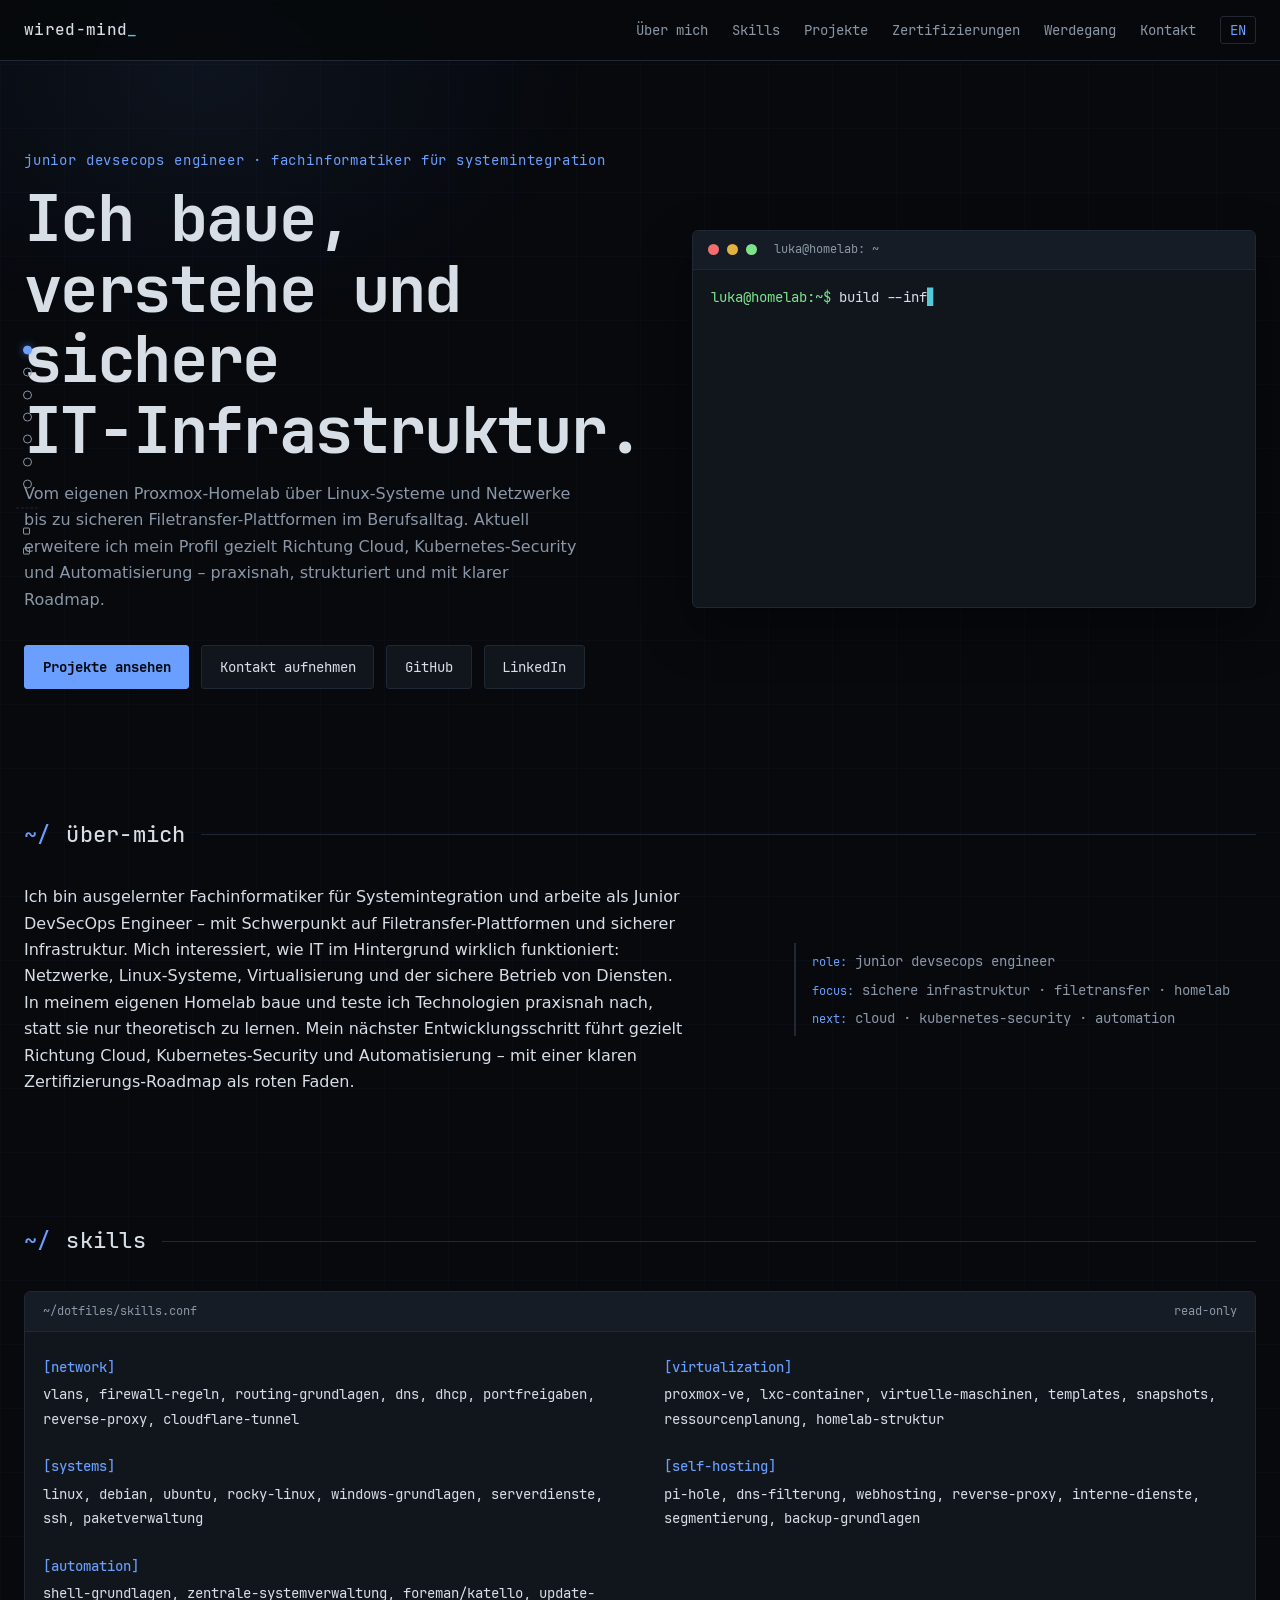
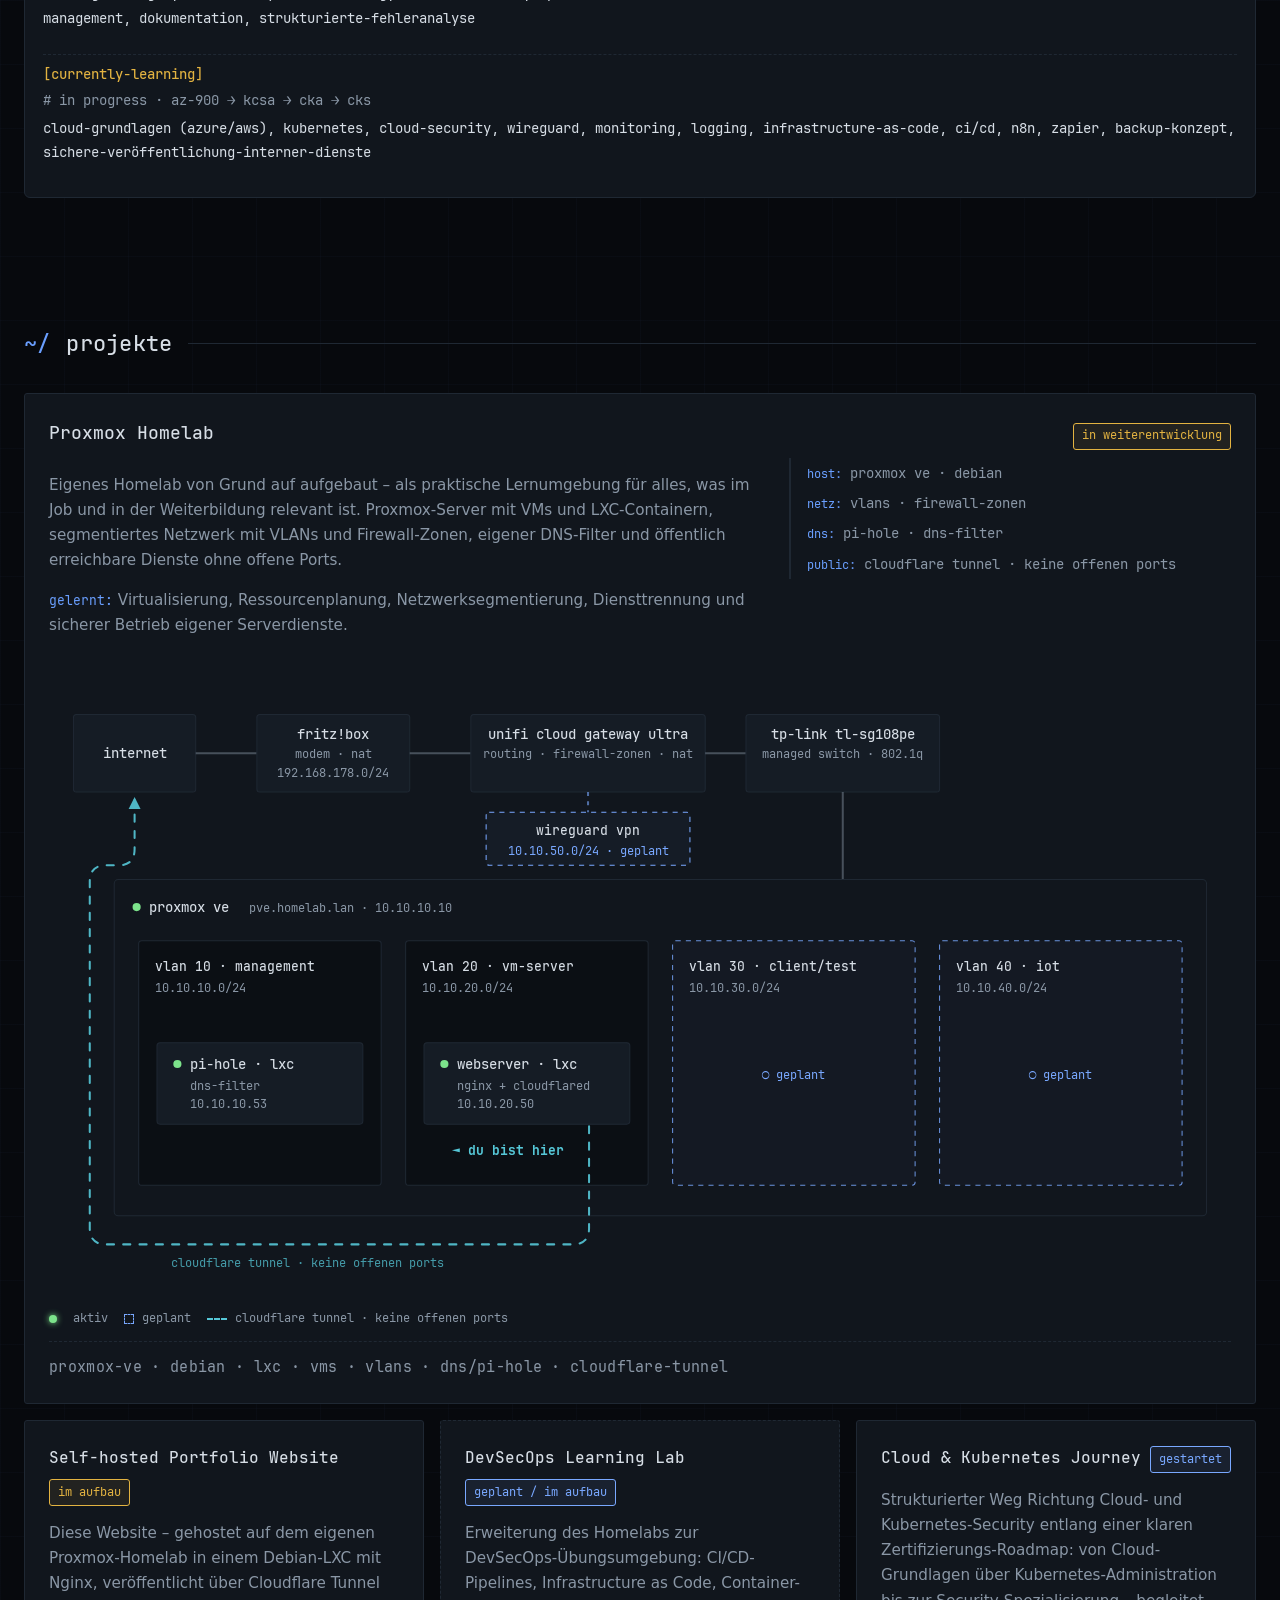
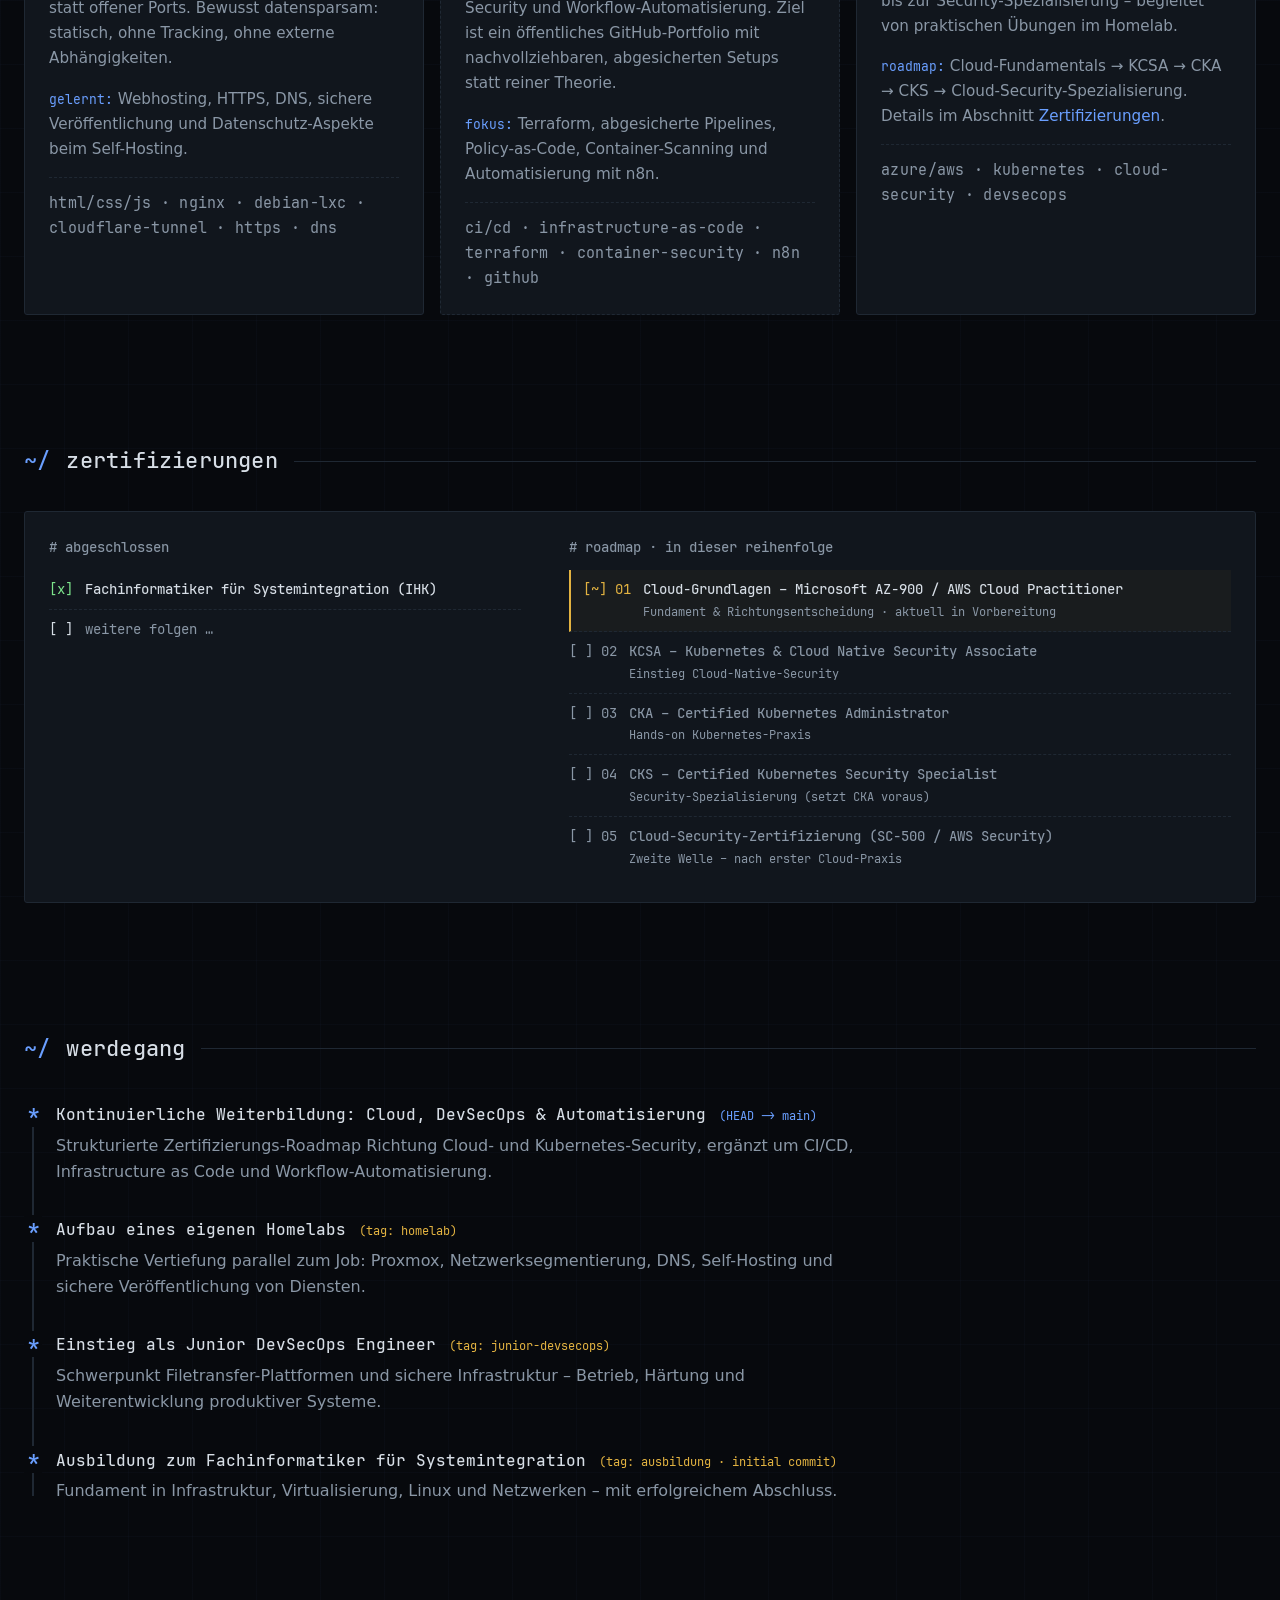
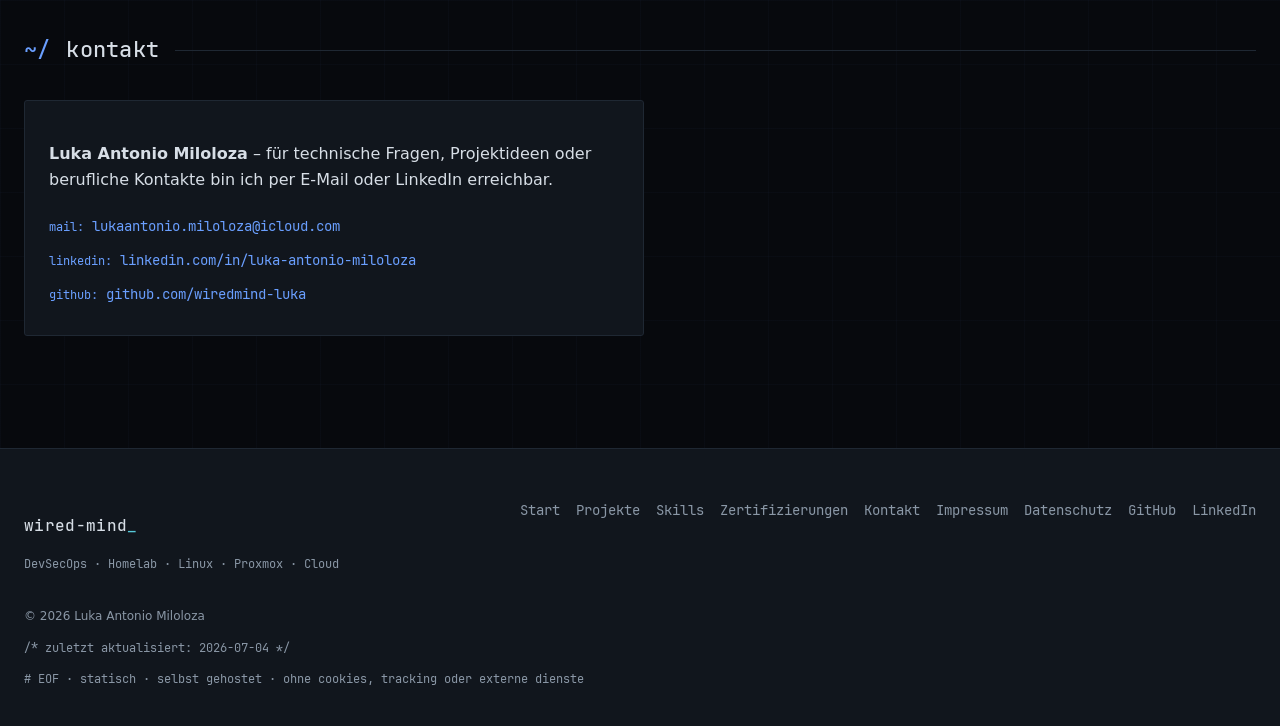
==== commit b47f227d: "modified:   .well-known/security.txt 	modified:   en/index.html 	modified:   index.html" ====
--- a/index.html
+++ b/index.html
@@ -80,8 +80,7 @@
         <div class="hero-actions">
           <a class="btn btn-primary" href="#projekte">Projekte ansehen</a>
           <a class="btn" href="#kontakt">Kontakt aufnehmen</a>
-          <!-- TODO: GitHub-Link einsetzen (Konto wird noch eingerichtet) -->
-          <span class="btn is-coming-soon" aria-disabled="true" title="GitHub-Profil folgt in Kürze">GitHub<span class="soon-tag">soon</span></span>
+          <a class="btn" href="https://github.com/wiredmind-luka" rel="noopener noreferrer" target="_blank">GitHub</a>
           <a class="btn" href="https://de.linkedin.com/in/luka-antonio-miloloza-97ba49266" rel="noopener noreferrer">LinkedIn</a>
         </div>
       </div>
@@ -514,8 +513,7 @@
         <ul class="contact-list">
           <li><span class="meta-key">mail:</span> <a href="mailto:lukaantonio.miloloza@icloud.com">lukaantonio.miloloza@icloud.com</a></li>
           <li><span class="meta-key">linkedin:</span> <a href="https://de.linkedin.com/in/luka-antonio-miloloza-97ba49266" rel="noopener noreferrer">linkedin.com/in/luka-antonio-miloloza</a></li>
-          <!-- TODO: GitHub-Link einsetzen (Konto wird noch eingerichtet) -->
-          <li><span class="meta-key">github:</span> <span class="is-coming-soon" aria-disabled="true">wird eingerichtet<span class="soon-tag">soon</span></span></li>
+          <li><span class="meta-key">github:</span> <a href="https://github.com/wiredmind-luka" rel="noopener noreferrer" target="_blank">github.com/wiredmind-luka</a></li>
         </ul>
       </div>
     </section>
@@ -538,8 +536,7 @@
           <li><a href="#kontakt">Kontakt</a></li>
           <li><a href="impressum.html">Impressum</a></li>
           <li><a href="datenschutz.html">Datenschutz</a></li>
-          <!-- TODO: GitHub-Link einsetzen (Konto wird noch eingerichtet) -->
-          <li><span class="is-coming-soon" aria-disabled="true">GitHub<span class="soon-tag">soon</span></span></li>
+          <li><a href="https://github.com/wiredmind-luka" rel="noopener noreferrer" target="_blank">GitHub</a></li>
           <li><a href="https://de.linkedin.com/in/luka-antonio-miloloza-97ba49266" rel="noopener noreferrer">LinkedIn</a></li>
         </ul>
       </nav>
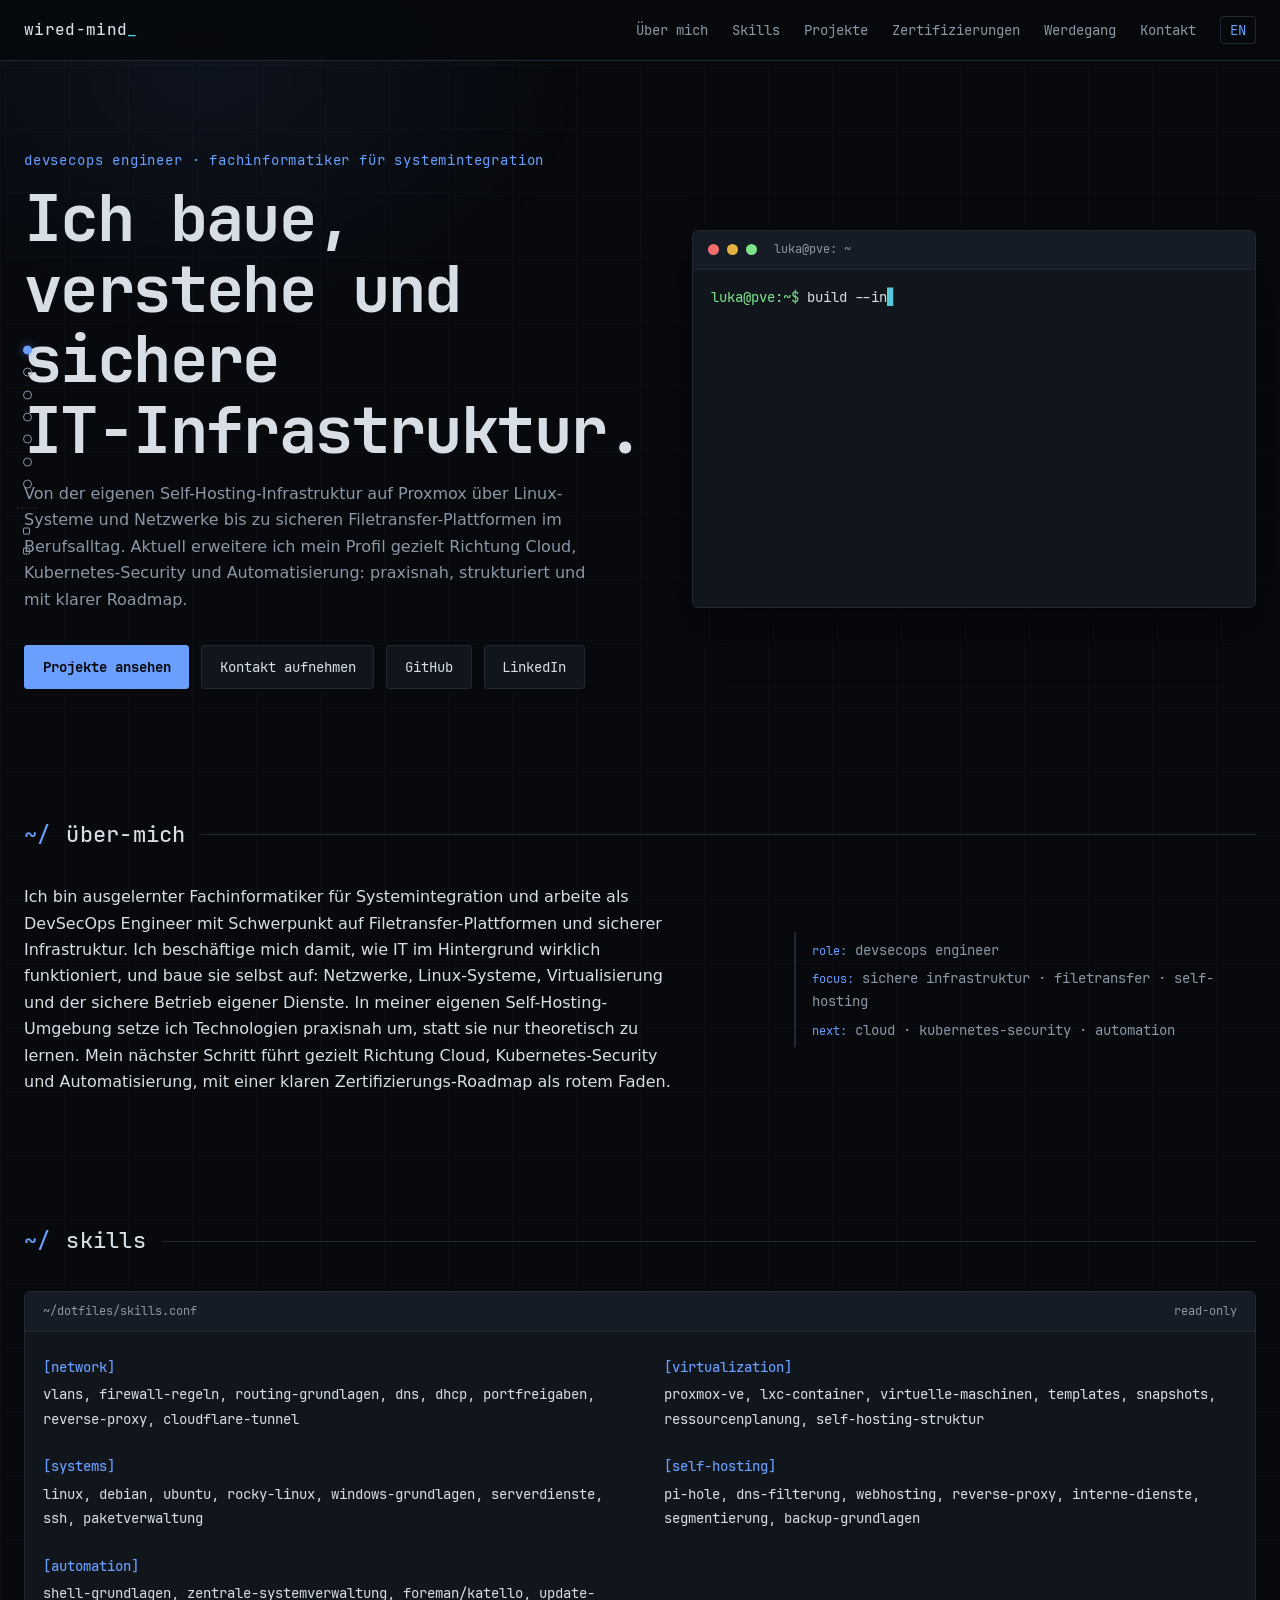
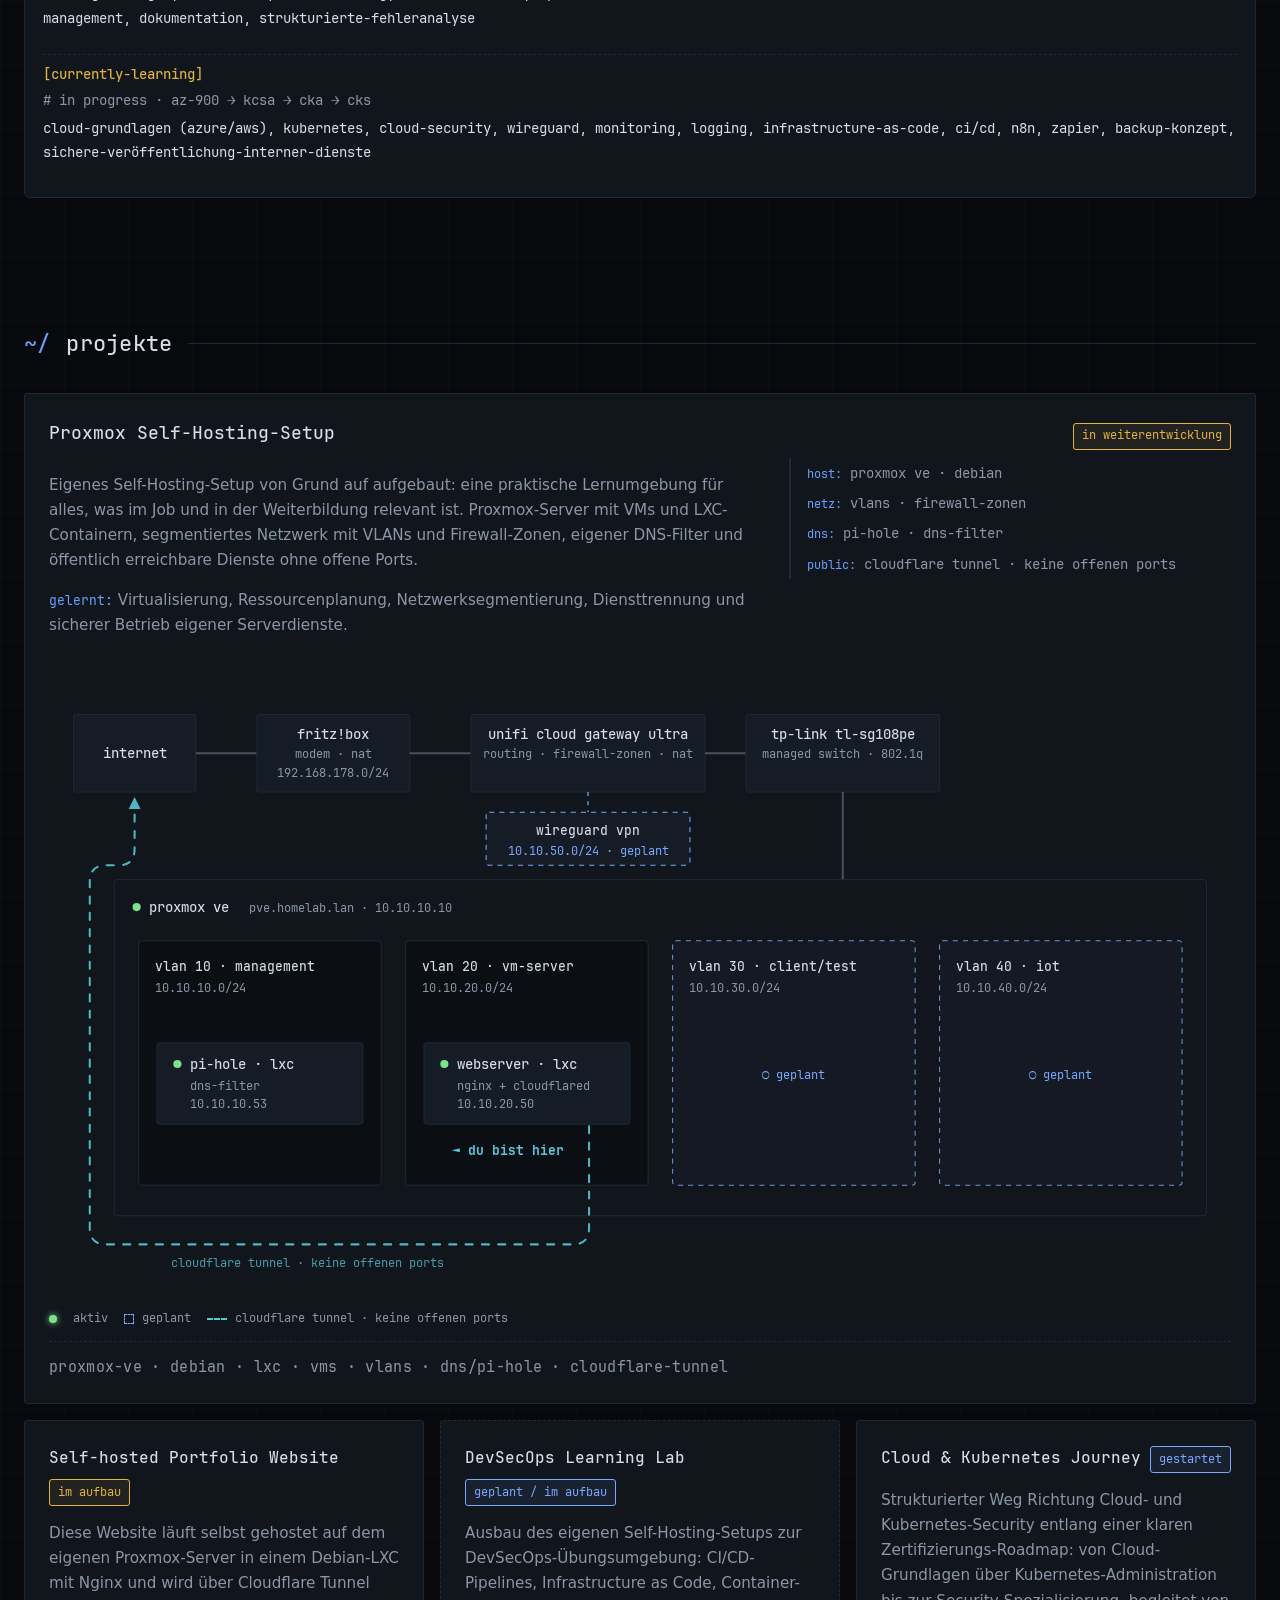
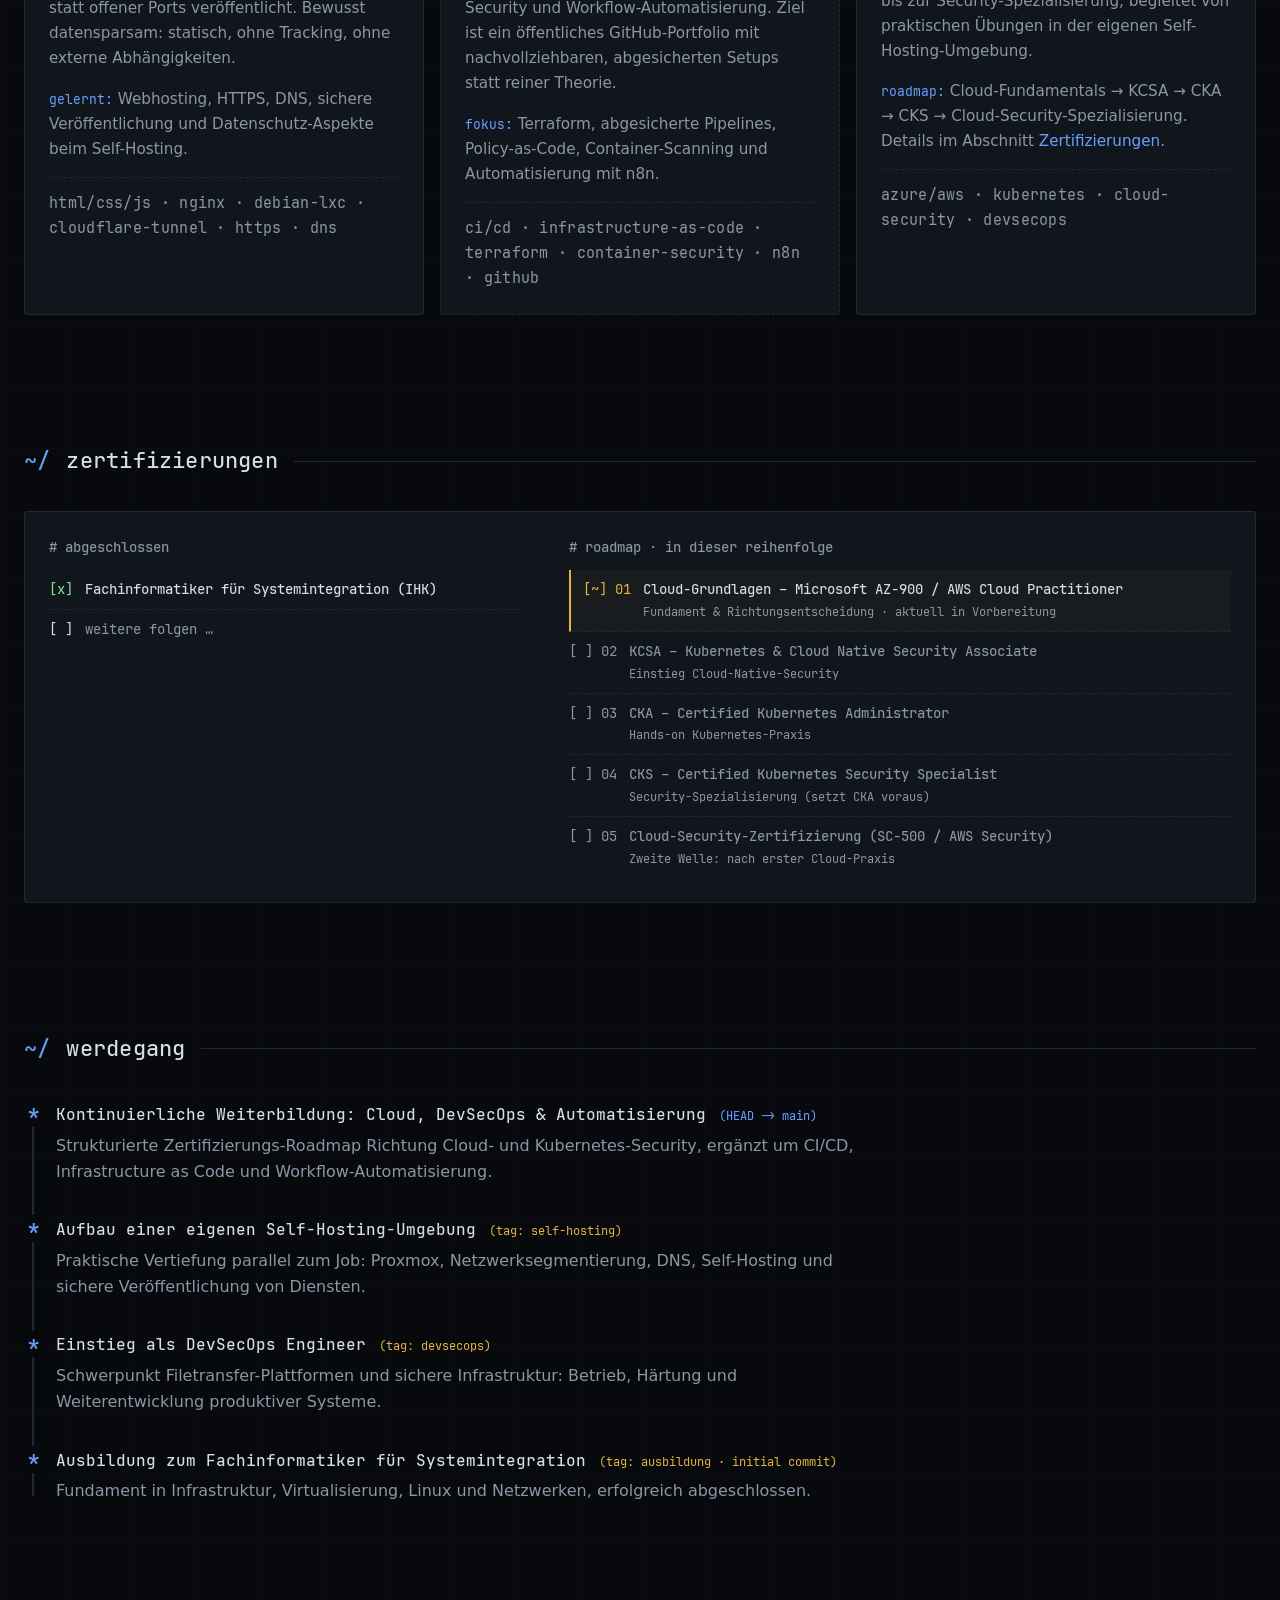
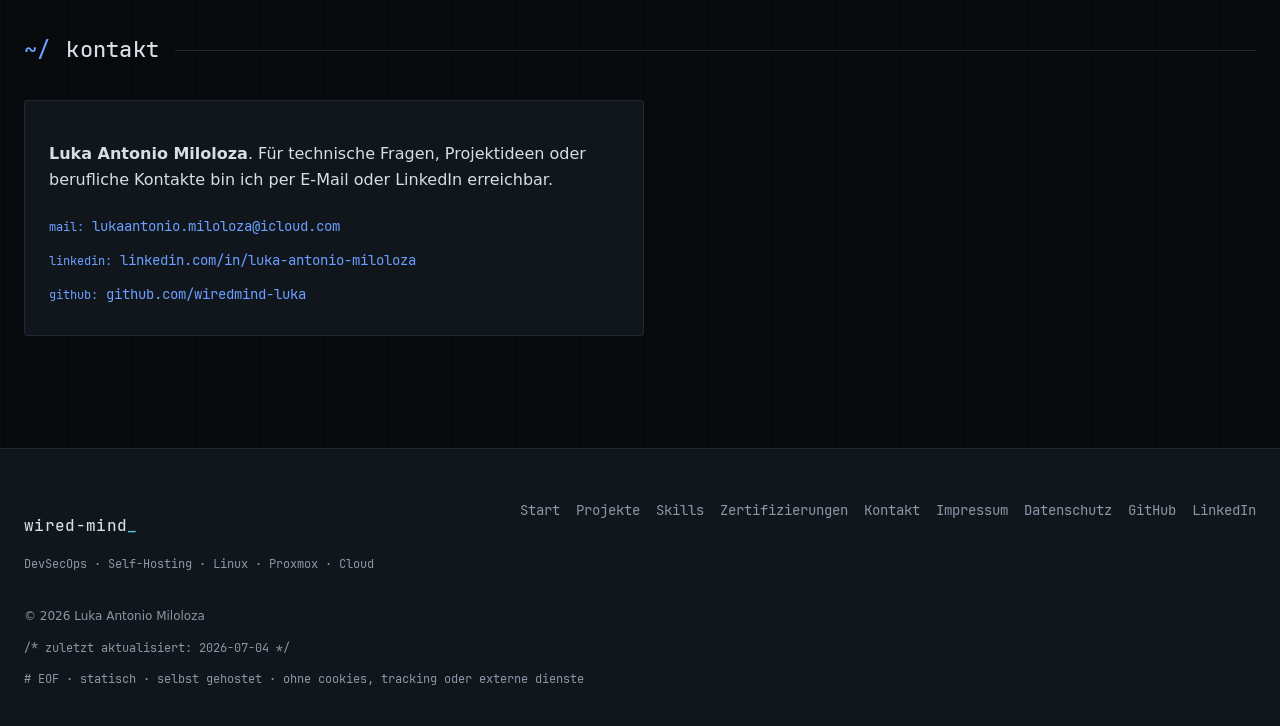
==== commit 44489a2c: "modified:   en/index.html 	modified:   index.html" ====
--- a/index.html
+++ b/index.html
@@ -3,10 +3,10 @@
 <head>
   <meta charset="UTF-8">
   <meta name="viewport" content="width=device-width, initial-scale=1.0">
-  <title>wired-mind · DevSecOps, Homelab &amp; moderne Infrastruktur</title>
-  <meta name="description" content="Portfolio von Luka Antonio Miloloza – Junior DevSecOps Engineer und Fachinformatiker für Systemintegration. Homelab, Proxmox, Linux, Cloud und Automatisierung.">
-  <meta property="og:title" content="wired-mind · DevSecOps, Homelab &amp; moderne Infrastruktur">
-  <meta property="og:description" content="Junior DevSecOps Engineer. Ich baue, verstehe und dokumentiere IT-Infrastruktur – vom Proxmox-Homelab bis zu Cloud, Security und Automatisierung.">
+  <title>wired-mind · DevSecOps, Self-Hosting &amp; moderne Infrastruktur</title>
+  <meta name="description" content="Portfolio von Luka Antonio Miloloza, DevSecOps Engineer und Fachinformatiker für Systemintegration. Self-Hosting, Proxmox, Linux, Cloud und Automatisierung.">
+  <meta property="og:title" content="wired-mind · DevSecOps, Self-Hosting &amp; moderne Infrastruktur">
+  <meta property="og:description" content="DevSecOps Engineer. Ich baue, verstehe und dokumentiere IT-Infrastruktur: vom selbst gehosteten Proxmox-Setup bis zu Cloud, Security und Automatisierung.">
   <meta property="og:type" content="website">
   <meta property="og:url" content="https://www.wired-mind.net/">
   <meta property="og:locale" content="de_DE">
@@ -69,13 +69,13 @@
     <!-- ===================== HERO ===================== -->
     <section class="hero container">
       <div class="hero-text">
-        <p class="eyebrow">Junior DevSecOps Engineer · Fachinformatiker für Systemintegration</p>
+        <p class="eyebrow">DevSecOps Engineer · Fachinformatiker für Systemintegration</p>
         <h1>Ich baue, verstehe und sichere IT&#8209;Infrastruktur.</h1>
         <p class="hero-sub">
-          Vom eigenen Proxmox-Homelab über Linux-Systeme und Netzwerke bis zu sicheren
-          Filetransfer-Plattformen im Berufsalltag. Aktuell erweitere ich mein Profil
-          gezielt Richtung Cloud, Kubernetes-Security und Automatisierung – praxisnah,
-          strukturiert und mit klarer Roadmap.
+          Von der eigenen Self-Hosting-Infrastruktur auf Proxmox über Linux-Systeme
+          und Netzwerke bis zu sicheren Filetransfer-Plattformen im Berufsalltag.
+          Aktuell erweitere ich mein Profil gezielt Richtung Cloud, Kubernetes-Security
+          und Automatisierung: praxisnah, strukturiert und mit klarer Roadmap.
         </p>
         <div class="hero-actions">
           <a class="btn btn-primary" href="#projekte">Projekte ansehen</a>
@@ -88,10 +88,10 @@
       <div class="terminal" aria-hidden="true">
         <div class="terminal-bar">
           <span class="dot dot-r"></span><span class="dot dot-y"></span><span class="dot dot-g"></span>
-          <span class="terminal-title">luka@homelab: ~</span>
+          <span class="terminal-title">luka@pve: ~</span>
         </div>
         <div class="terminal-body">
-          <p class="term-line"><span class="prompt">luka@homelab:~$</span> <span id="typed-cmd"></span><span class="cursor" id="term-cursor">▊</span></p>
+          <p class="term-line"><span class="prompt">luka@pve:~$</span> <span id="typed-cmd"></span><span class="cursor" id="term-cursor">▊</span></p>
           <div class="term-output" id="term-output">
             <p class="term-comment"># infrastructure status</p>
             <table class="status-table">
@@ -114,17 +114,18 @@
       <div class="about-grid">
         <p class="about-text">
           Ich bin ausgelernter Fachinformatiker für Systemintegration und arbeite als
-          Junior DevSecOps Engineer – mit Schwerpunkt auf Filetransfer-Plattformen und
-          sicherer Infrastruktur. Mich interessiert, wie IT im Hintergrund wirklich
-          funktioniert: Netzwerke, Linux-Systeme, Virtualisierung und der sichere
-          Betrieb von Diensten. In meinem eigenen Homelab baue und teste ich
-          Technologien praxisnah nach, statt sie nur theoretisch zu lernen. Mein
-          nächster Entwicklungsschritt führt gezielt Richtung Cloud, Kubernetes-Security
-          und Automatisierung – mit einer klaren Zertifizierungs-Roadmap als roten Faden.
+          DevSecOps Engineer mit Schwerpunkt auf Filetransfer-Plattformen und
+          sicherer Infrastruktur. Ich beschäftige mich damit, wie IT im Hintergrund
+          wirklich funktioniert, und baue sie selbst auf: Netzwerke, Linux-Systeme,
+          Virtualisierung und der sichere Betrieb eigener Dienste. In meiner eigenen
+          Self-Hosting-Umgebung setze ich Technologien praxisnah um, statt sie nur
+          theoretisch zu lernen. Mein nächster Schritt führt gezielt Richtung Cloud,
+          Kubernetes-Security und Automatisierung, mit einer klaren
+          Zertifizierungs-Roadmap als rotem Faden.
         </p>
         <div class="about-meta">
-          <p><span class="meta-key">role:</span> junior devsecops engineer</p>
-          <p><span class="meta-key">focus:</span> sichere infrastruktur · filetransfer · homelab</p>
+          <p><span class="meta-key">role:</span> devsecops engineer</p>
+          <p><span class="meta-key">focus:</span> sichere infrastruktur · filetransfer · self-hosting</p>
           <p><span class="meta-key">next:</span> cloud · kubernetes-security · automation</p>
         </div>
       </div>
@@ -147,7 +148,7 @@
 
           <section class="conf-group">
             <h3 class="conf-key">[virtualization]</h3>
-            <p class="conf-values">proxmox-ve, lxc-container, virtuelle-maschinen, templates, snapshots, ressourcenplanung, homelab-struktur</p>
+            <p class="conf-values">proxmox-ve, lxc-container, virtuelle-maschinen, templates, snapshots, ressourcenplanung, self-hosting-struktur</p>
           </section>
 
           <section class="conf-group">
@@ -181,14 +182,15 @@
 
       <article class="project project-featured">
         <div class="project-head">
-          <h3 class="project-title">Proxmox Homelab</h3>
+          <h3 class="project-title">Proxmox Self-Hosting-Setup</h3>
           <span class="badge badge-progress">in weiterentwicklung</span>
         </div>
         <div class="project-featured-grid">
           <div>
             <p>
-              Eigenes Homelab von Grund auf aufgebaut – als praktische Lernumgebung für
-              alles, was im Job und in der Weiterbildung relevant ist. Proxmox-Server mit
+              Eigenes Self-Hosting-Setup von Grund auf aufgebaut: eine praktische
+              Lernumgebung für alles, was im Job und in der Weiterbildung relevant ist.
+              Proxmox-Server mit
               VMs und LXC-Containern, segmentiertes Netzwerk mit VLANs und Firewall-Zonen,
               eigener DNS-Filter und öffentlich erreichbare Dienste ohne offene Ports.
             </p>
@@ -202,7 +204,7 @@
           </ul>
         </div>
 
-        <!-- Topologie: echte Homelab-Architektur, Zustandsfarben wie bei den Badges -->
+        <!-- Topologie: echte Self-Hosting-Architektur, Zustandsfarben wie bei den Badges -->
         <figure class="topology">
           <svg class="topo topo-desktop" viewBox="0 0 1160 600" aria-hidden="true" focusable="false">
             <defs>
@@ -355,7 +357,7 @@
           </svg>
 
           <figcaption class="topo-legend">
-            <span class="sr-only">Topologie: Internet über FRITZ!Box (Modem/NAT), UniFi Cloud Gateway Ultra (Routing, Firewall-Zonen) und TP-Link-Switch zu Proxmox VE mit vier VLANs – VLAN 10 Management mit Pi-hole (10.10.10.53) und VLAN 20 VM-Server mit Webserver-LXC (Nginx und cloudflared, 10.10.20.50) aktiv, VLAN 30 Client/Test und VLAN 40 IoT geplant. Der Cloudflare Tunnel wird vom Webserver-Container ausgehend aufgebaut – keine offenen Ports. Am Gateway ist ein WireGuard-VPN (10.10.50.0/24) geplant.</span>
+            <span class="sr-only">Topologie: Internet über FRITZ!Box (Modem/NAT), UniFi Cloud Gateway Ultra (Routing, Firewall-Zonen) und TP-Link-Switch zu Proxmox VE mit vier VLANs: VLAN 10 Management mit Pi-hole (10.10.10.53) und VLAN 20 VM-Server mit Webserver-LXC (Nginx und cloudflared, 10.10.20.50) aktiv, VLAN 30 Client/Test und VLAN 40 IoT geplant. Der Cloudflare Tunnel wird vom Webserver-Container ausgehend aufgebaut, ohne offene Ports. Am Gateway ist ein WireGuard-VPN (10.10.50.0/24) geplant.</span>
             <span class="topo-key"><span class="led led-ok"></span>aktiv</span>
             <span class="topo-key"><span class="topo-plan-swatch"></span>geplant</span>
             <span class="topo-key"><span class="topo-dash"></span>cloudflare tunnel · keine offenen ports</span>
@@ -373,9 +375,10 @@
             <span class="badge badge-progress">im aufbau</span>
           </div>
           <p>
-            Diese Website – gehostet auf dem eigenen Proxmox-Homelab in einem Debian-LXC
-            mit Nginx, veröffentlicht über Cloudflare Tunnel statt offener Ports.
-            Bewusst datensparsam: statisch, ohne Tracking, ohne externe Abhängigkeiten.
+            Diese Website läuft selbst gehostet auf dem eigenen Proxmox-Server in einem
+            Debian-LXC mit Nginx und wird über Cloudflare Tunnel statt offener Ports
+            veröffentlicht. Bewusst datensparsam: statisch, ohne Tracking, ohne externe
+            Abhängigkeiten.
           </p>
           <p class="learned"><span class="meta-key">gelernt:</span> Webhosting, HTTPS, DNS, sichere Veröffentlichung und Datenschutz-Aspekte beim Self-Hosting.</p>
           <p class="project-stack">html/css/js · nginx · debian-lxc · cloudflare-tunnel · https · dns</p>
@@ -387,7 +390,7 @@
             <span class="badge badge-planned">geplant / im aufbau</span>
           </div>
           <p>
-            Erweiterung des Homelabs zur DevSecOps-Übungsumgebung: CI/CD-Pipelines,
+            Ausbau des eigenen Self-Hosting-Setups zur DevSecOps-Übungsumgebung: CI/CD-Pipelines,
             Infrastructure as Code, Container-Security und Workflow-Automatisierung.
             Ziel ist ein öffentliches GitHub-Portfolio mit nachvollziehbaren,
             abgesicherten Setups statt reiner Theorie.
@@ -404,8 +407,8 @@
           <p>
             Strukturierter Weg Richtung Cloud- und Kubernetes-Security entlang einer
             klaren Zertifizierungs-Roadmap: von Cloud-Grundlagen über
-            Kubernetes-Administration bis zur Security-Spezialisierung – begleitet von
-            praktischen Übungen im Homelab.
+            Kubernetes-Administration bis zur Security-Spezialisierung, begleitet von
+            praktischen Übungen in der eigenen Self-Hosting-Umgebung.
           </p>
           <p class="learned"><span class="meta-key">roadmap:</span> Cloud-Fundamentals → KCSA → CKA → CKS → Cloud-Security-Spezialisierung. Details im Abschnitt <a href="#zertifizierungen">Zertifizierungen</a>.</p>
           <p class="project-stack">azure/aws · kubernetes · cloud-security · devsecops</p>
@@ -468,7 +471,7 @@
               <span class="check-box">[ ] 05</span>
               <span>
                 <span class="cert-name">Cloud-Security-Zertifizierung (SC-500 / AWS Security)</span>
-                <span class="cert-note">Zweite Welle – nach erster Cloud-Praxis</span>
+                <span class="cert-note">Zweite Welle: nach erster Cloud-Praxis</span>
               </span>
             </li>
           </ol>
@@ -488,19 +491,19 @@
           <p>Strukturierte Zertifizierungs-Roadmap Richtung Cloud- und Kubernetes-Security, ergänzt um CI/CD, Infrastructure as Code und Workflow-Automatisierung.</p>
         </li>
         <li>
-          <h3>Aufbau eines eigenen Homelabs</h3>
-          <span class="gitlog-ref">(tag: homelab)</span>
+          <h3>Aufbau einer eigenen Self-Hosting-Umgebung</h3>
+          <span class="gitlog-ref">(tag: self-hosting)</span>
           <p>Praktische Vertiefung parallel zum Job: Proxmox, Netzwerksegmentierung, DNS, Self-Hosting und sichere Veröffentlichung von Diensten.</p>
         </li>
         <li>
-          <h3>Einstieg als Junior DevSecOps Engineer</h3>
-          <span class="gitlog-ref">(tag: junior-devsecops)</span>
-          <p>Schwerpunkt Filetransfer-Plattformen und sichere Infrastruktur – Betrieb, Härtung und Weiterentwicklung produktiver Systeme.</p>
+          <h3>Einstieg als DevSecOps Engineer</h3>
+          <span class="gitlog-ref">(tag: devsecops)</span>
+          <p>Schwerpunkt Filetransfer-Plattformen und sichere Infrastruktur: Betrieb, Härtung und Weiterentwicklung produktiver Systeme.</p>
         </li>
         <li>
           <h3>Ausbildung zum Fachinformatiker für Systemintegration</h3>
           <span class="gitlog-ref">(tag: ausbildung · initial commit)</span>
-          <p>Fundament in Infrastruktur, Virtualisierung, Linux und Netzwerken – mit erfolgreichem Abschluss.</p>
+          <p>Fundament in Infrastruktur, Virtualisierung, Linux und Netzwerken, erfolgreich abgeschlossen.</p>
         </li>
       </ol>
     </section>
@@ -509,7 +512,7 @@
     <section class="section container" id="kontakt">
       <h2><span class="path">~/</span>kontakt</h2>
       <div class="card contact-card">
-        <p><strong>Luka Antonio Miloloza</strong> – für technische Fragen, Projektideen oder berufliche Kontakte bin ich per E-Mail oder LinkedIn erreichbar.</p>
+        <p><strong>Luka Antonio Miloloza</strong>. Für technische Fragen, Projektideen oder berufliche Kontakte bin ich per E-Mail oder LinkedIn erreichbar.</p>
         <ul class="contact-list">
           <li><span class="meta-key">mail:</span> <a href="mailto:lukaantonio.miloloza@icloud.com">lukaantonio.miloloza@icloud.com</a></li>
           <li><span class="meta-key">linkedin:</span> <a href="https://de.linkedin.com/in/luka-antonio-miloloza-97ba49266" rel="noopener noreferrer">linkedin.com/in/luka-antonio-miloloza</a></li>
@@ -525,7 +528,7 @@
     <div class="container footer-grid">
       <div>
         <p class="brand">wired-mind<span class="brand-cursor">_</span></p>
-        <p class="footer-claim">DevSecOps · Homelab · Linux · Proxmox · Cloud</p>
+        <p class="footer-claim">DevSecOps · Self-Hosting · Linux · Proxmox · Cloud</p>
       </div>
       <nav aria-label="Footer-Navigation">
         <ul class="footer-links">
--- a/assets/css/style.css
+++ b/assets/css/style.css
@@ -795,7 +795,23 @@
 .boot-bar { color: var(--accent-2); letter-spacing: 0.04em; margin-top: var(--space-3); }
 
 /* ---------- Rechtsseiten (Impressum / Datenschutz) ---------- */
+/* Kurzer Inhalt + hoher Viewport: Seite füllt die volle Höhe, der Footer
+   schließt bündig mit dem unteren Rand ab – kein Hintergrundstreifen
+   unterhalb des Footers. */
+.legal-page {
+  min-height: 100vh;
+  display: flex;
+  flex-direction: column;
+}
+.legal-page .legal { flex: 1 0 auto; width: 100%; }
+.legal-page .site-footer { margin-top: auto; }
+
 .legal { max-width: 760px; padding-block: var(--space-8); }
+/* Bewusst transparent: so scheint exakt der body-Hintergrund (var(--bg)
+   inkl. Rasterlinien) durch – ein Farbsprung zwischen .legal und body ist
+   damit ausgeschlossen. Eine eigene (auch gleichfarbige) Deckfläche würde
+   das Raster im Textbereich abdecken und selbst eine Kante erzeugen. */
+.legal { background-color: transparent; }
 .legal h1 { font-size: 1.7rem; }
 .legal h2 { font-size: 1.1rem; margin-top: var(--space-6); }
 .legal p, .legal li { color: var(--muted); }
